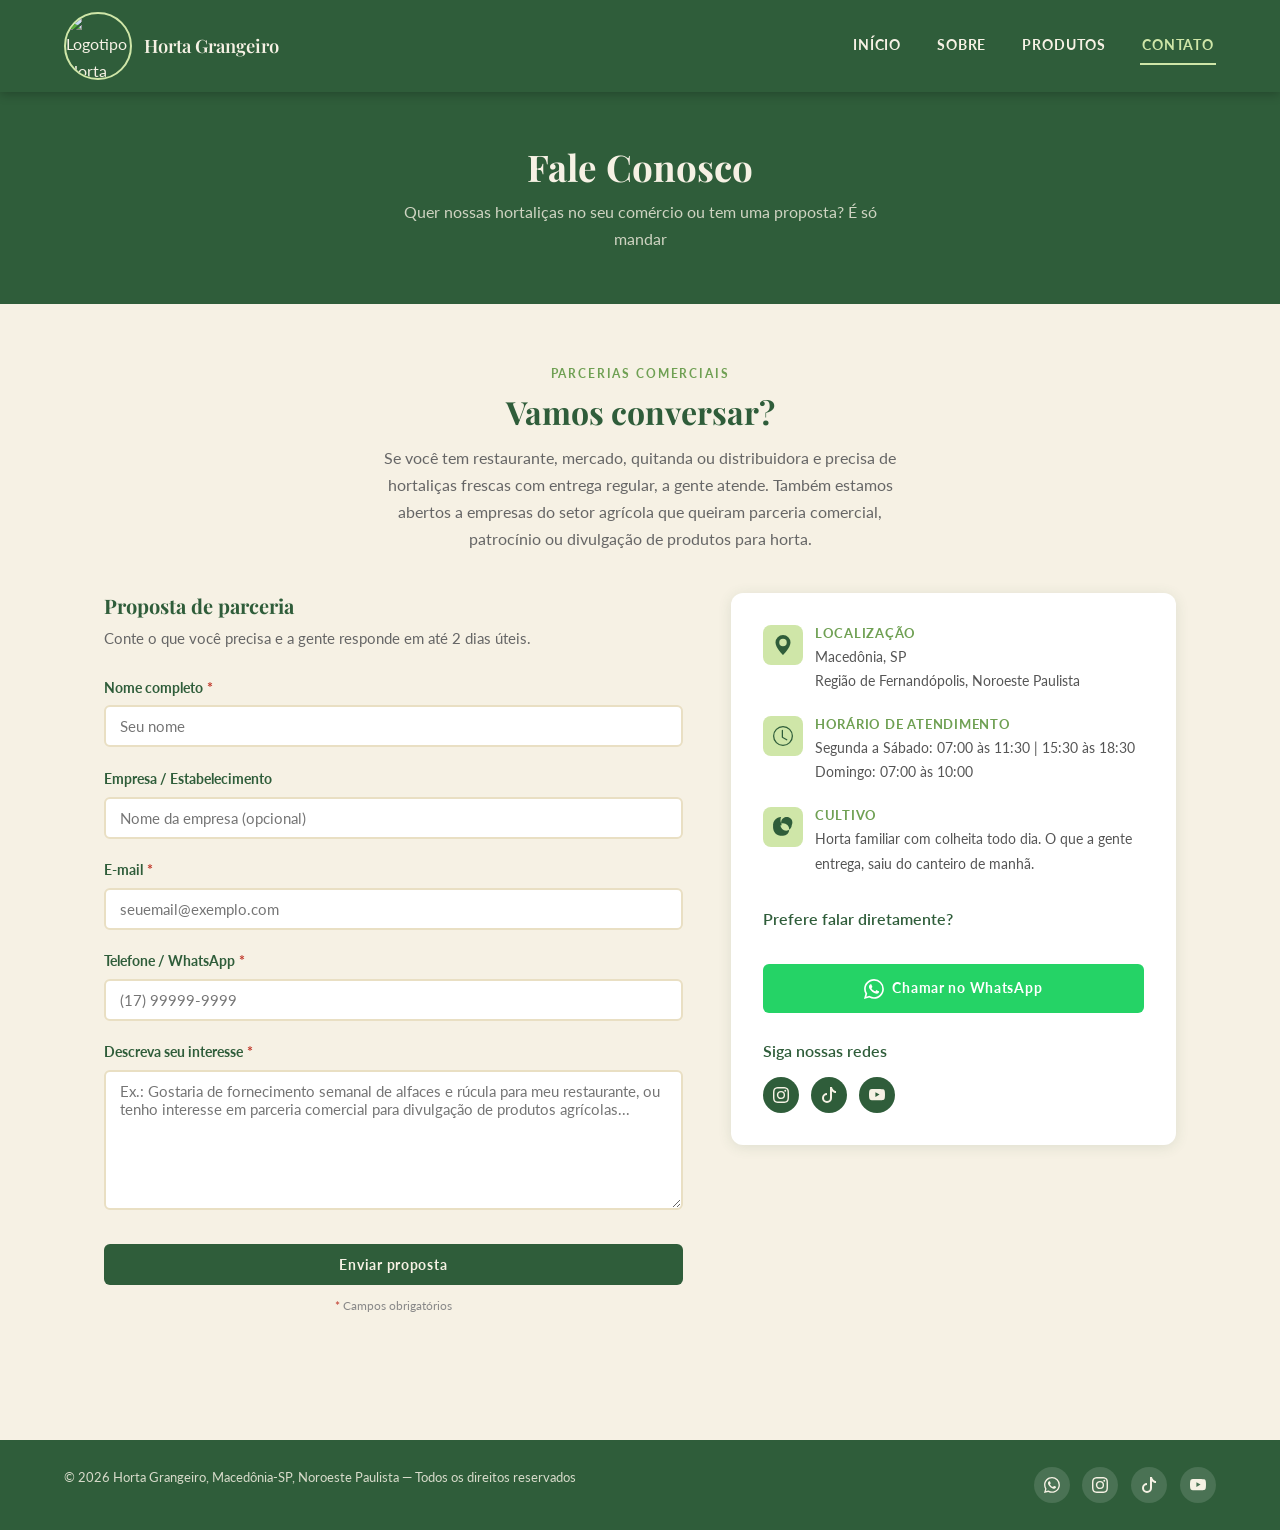
==== contato.html @ 8662a0f0 "Atualizar estilos, imagens, scripts e páginas HTML Renomeia imagens, adiciona scripts JS para menu e" ====
<!DOCTYPE html>
<html lang="pt-BR">
<head>
    <meta charset="UTF-8">
    <meta name="viewport" content="width=device-width, initial-scale=1.0">
    <title>Contato — Horta Grangeiro</title>
    <meta name="description" content="Entre em contato com a Horta Grangeiro para parcerias comerciais. Fornecimento de hortaliças frescas para empresas em Macedônia, SP.">
    <meta property="og:title" content="Contato — Horta Grangeiro">
    <meta property="og:description" content="Entre em contato com a Horta Grangeiro para parcerias comerciais. Fornecimento de hortaliças frescas em Macedônia, SP.">
    <meta property="og:type" content="website">
    <meta property="og:image" content="Assets/Imagens/logo.jpg">
    <meta property="og:locale" content="pt_BR">
    <link rel="icon" type="image/png" href="Assets/Imagens/Favicon/Retangulo.png">
    <link rel="stylesheet" href="Assets/Css/style.css">
    <link rel="stylesheet" href="Assets/Css/tablet.css">
    <link rel="stylesheet" href="Assets/Css/mobile.css">
</head>
<body>

    <a href="#conteudo-principal" class="pular-conteudo">Pular para o conteúdo</a>

    <header class="cabecalho">
        <a href="index.html" class="cabecalho-logo" aria-label="Horta Grangeiro — Voltar para a página inicial">
            <img src="Assets/Imagens/logo.jpg" alt="Logotipo Horta Grangeiro">
            <span class="cabecalho-nome">Horta Grangeiro</span>
        </a>

        <button type="button" class="menu-botao" aria-label="Abrir ou fechar menu de navegação" aria-expanded="false" aria-controls="navegacao-principal">
            <span></span><span></span><span></span>
        </button>

        <nav id="navegacao-principal" class="navegacao" aria-label="Menu principal da Horta Grangeiro">
            <a href="index.html">Início</a>
            <a href="sobre.html">Sobre</a>
            <a href="produtos.html">Produtos</a>
            <a href="contato.html" class="pagina-atual" aria-current="page">Contato</a>
        </nav>
    </header>

    <section class="topo-pagina">
        <h1>Fale Conosco</h1>
        <p>Quer nossas hortaliças no seu comércio ou tem uma proposta? É só mandar</p>
    </section>

    <main class="conteudo" id="conteudo-principal">

        <section class="secao" aria-labelledby="contato-titulo">
            <header class="catalogo-titulo">
                <span class="rotulo-secao">Parcerias comerciais</span>
                <h2 id="contato-titulo">Vamos conversar?</h2>
                <p>Se você tem restaurante, mercado, quitanda ou distribuidora e precisa de hortaliças frescas com entrega regular, a gente atende. Também estamos abertos a empresas do setor agrícola que queiram parceria comercial, patrocínio ou divulgação de produtos para horta.</p>
            </header>

            <div class="grade-contato">

                <section class="formulario-parceria">
                    <h3>Proposta de parceria</h3>
                    <p class="formulario-descricao">
                        Conte o que você precisa e a gente responde em até 2 dias úteis.
                    </p>

                    <form method="post" action="https://formsubmit.co/hortagrangeiro@gmail.com">
                        <input type="hidden" name="_subject" value="Nova proposta de parceria — Horta Grangeiro">
                        <input type="hidden" name="_captcha" value="false">
                        <input type="hidden" name="_next" value="">
                        <input type="hidden" name="_template" value="table">
                        <input type="hidden" name="telefone_horta" value="(17) 99735-2377">

                        <fieldset class="campos-formulario">
                        <legend>Dados para contato</legend>

                        <div class="grupo-campo">
                            <label for="nome">Nome completo <span class="campo-obrigatorio" aria-label="campo obrigatório">*</span></label>
                            <input
                                type="text"
                                id="nome"
                                name="nome"
                                placeholder="Seu nome"
                                required
                                autocomplete="name"
                            >
                        </div>

                        <div class="grupo-campo">
                            <label for="empresa">Empresa / Estabelecimento</label>
                            <input
                                type="text"
                                id="empresa"
                                name="empresa"
                                placeholder="Nome da empresa (opcional)"
                                autocomplete="organization"
                            >
                        </div>

                        <div class="grupo-campo">
                            <label for="email">E-mail <span class="campo-obrigatorio" aria-label="campo obrigatório">*</span></label>
                            <input
                                type="email"
                                id="email"
                                name="email"
                                placeholder="seuemail@exemplo.com"
                                required
                                autocomplete="email"
                            >
                        </div>

                        <div class="grupo-campo">
                            <label for="telefone">Telefone / WhatsApp <span class="campo-obrigatorio" aria-label="campo obrigatório">*</span></label>
                            <input
                                type="tel"
                                id="telefone"
                                name="telefone"
                                placeholder="(17) 99999-9999"
                                required
                                autocomplete="tel"
                            >
                        </div>

                        <div class="grupo-campo">
                            <label for="interesse">Descreva seu interesse <span class="campo-obrigatorio" aria-label="campo obrigatório">*</span></label>
                            <textarea
                                id="interesse"
                                name="interesse"
                                rows="5"
                                placeholder="Ex.: Gostaria de fornecimento semanal de alfaces e rúcula para meu restaurante, ou tenho interesse em parceria comercial para divulgação de produtos agrícolas..."
                                required
                            ></textarea>
                        </div>

                        </fieldset>

                        <button type="submit" class="botao botao-verde botao-largura-total">
                            Enviar proposta
                        </button>

                        <p class="aviso-obrigatorios">
                            <span class="campo-obrigatorio">*</span> Campos obrigatórios
                        </p>

                    </form>
                </section>

                <aside class="informacoes-contato">

                    <article class="cartao-informacao">
                        <div class="icone-informacao">
                            <svg viewBox="0 0 16 16" aria-hidden="true"><path d="M8 16s6-5.686 6-10A6 6 0 0 0 2 6c0 4.314 6 10 6 10m0-7a3 3 0 1 1 0-6 3 3 0 0 1 0 6"/></svg>
                        </div>
                        <div>
                            <h4>Localização</h4>
                            <p>Macedônia, SP<br>Região de Fernandópolis, Noroeste Paulista</p>
                        </div>
                    </article>

                    <article class="cartao-informacao">
                        <div class="icone-informacao">
                            <svg viewBox="0 0 16 16" aria-hidden="true"><path d="M8 3.5a.5.5 0 0 0-1 0V9a.5.5 0 0 0 .252.434l3.5 2a.5.5 0 0 0 .496-.868L8 8.71z"/><path d="M8 16A8 8 0 1 0 8 0a8 8 0 0 0 0 16m7-8A7 7 0 1 1 1 8a7 7 0 0 1 14 0"/></svg>
                        </div>
                        <div>
                            <h4>Horário de atendimento</h4>
                            <p>
                                Segunda a Sábado: 07:00 às 11:30 | 15:30 às 18:30<br>
                                Domingo: 07:00 às 10:00
                            </p>
                        </div>
                    </article>

                    <article class="cartao-informacao">
                        <div class="icone-informacao">
                            <svg viewBox="0 0 16 16" aria-hidden="true"><path d="M6.5 0a6.5 6.5 0 0 0-5.851 9.26C.828 8.41.285 7.22.285 7.22A.5.5 0 0 0 0 7.5C0 12.21 2.79 15 7.5 15c.16 0 .319-.006.478-.016A5 5 0 0 0 8 15a5 5 0 1 0 0-10 5 5 0 0 0-1.5.226V5A6.5 6.5 0 0 1 6.5 0M7 6.5A4.5 4.5 0 1 1 15 6.5a4.5 4.5 0 0 1-9 0"/></svg>
                        </div>
                        <div>
                            <h4>Cultivo</h4>
                            <p>Horta familiar com colheita todo dia. O que a gente entrega, saiu do canteiro de manhã.</p>
                        </div>
                    </article>

                    <div class="contato-direto">
                        <p class="contato-subtitulo">Prefere falar diretamente?</p>
                        <a
                            href="https://wa.me/5517997352377"
                            class="botao botao-whatsapp"
                            target="_blank"
                            rel="noopener noreferrer"
                            aria-label="Conversar pelo WhatsApp com a Horta Grangeiro"
                        >
                            <svg viewBox="0 0 16 16" aria-hidden="true"><path d="M13.601 2.326A7.85 7.85 0 0 0 7.994 0C3.627 0 .068 3.558.064 7.926c0 1.399.366 2.76 1.057 3.965L0 16l4.204-1.102a7.9 7.9 0 0 0 3.79.965h.004c4.368 0 7.926-3.558 7.93-7.93A7.9 7.9 0 0 0 13.6 2.326zM7.994 14.521a6.6 6.6 0 0 1-3.356-.92l-.24-.144-2.494.654.666-2.433-.156-.251a6.56 6.56 0 0 1-1.007-3.505c0-3.626 2.957-6.584 6.591-6.584a6.56 6.56 0 0 1 4.66 1.931 6.56 6.56 0 0 1 1.928 4.66c-.004 3.639-2.961 6.592-6.592 6.592m3.615-4.934c-.197-.099-1.17-.578-1.353-.646-.182-.065-.315-.099-.445.099-.133.197-.513.646-.627.775-.114.133-.232.148-.43.05-.197-.1-.836-.308-1.592-.985-.59-.525-.985-1.175-1.103-1.372-.114-.198-.011-.304.088-.403.087-.088.197-.232.296-.346.1-.114.133-.198.198-.33.065-.134.034-.248-.015-.347-.05-.099-.445-1.076-.612-1.47-.16-.389-.323-.335-.445-.34-.114-.007-.247-.007-.38-.007a.73.73 0 0 0-.529.247c-.182.198-.691.677-.691 1.654s.71 1.916.81 2.049c.098.133 1.394 2.132 3.383 2.992.47.205.84.326 1.129.418.475.152.904.129 1.246.08.38-.058 1.171-.48 1.338-.943.164-.464.164-.86.114-.943-.049-.084-.182-.133-.38-.232"/></svg>
                            Chamar no WhatsApp
                        </a>
                    </div>

                    <nav class="secao-redes">
                        <p class="contato-subtitulo">Siga nossas redes</p>
                        <div class="redes-contato">
                            <a href="https://www.instagram.com/hortagrangeiro?obrf=MWZiNzkzaWNvMmhsYw==" class="link-rede-social" aria-label="Instagram da Horta Grangeiro" target="_blank" rel="noopener noreferrer">
                                <svg viewBox="0 0 16 16" aria-hidden="true"><path d="M8 0C5.829 0 5.556.01 4.703.048 3.85.088 3.269.222 2.76.42a3.9 3.9 0 0 0-1.417.923A3.9 3.9 0 0 0 .42 2.76C.222 3.268.087 3.85.048 4.7.01 5.555 0 5.827 0 8.001c0 2.172.01 2.444.048 3.297.04.852.174 1.433.372 1.942.205.526.478.972.923 1.417.444.445.89.719 1.416.923.51.198 1.09.333 1.942.372C5.555 15.99 5.827 16 8 16s2.444-.01 3.298-.048c.851-.04 1.434-.174 1.943-.372a3.9 3.9 0 0 0 1.416-.923c.445-.445.718-.891.923-1.417.197-.509.332-1.09.372-1.942C15.99 10.445 16 10.173 16 8s-.01-2.445-.048-3.299c-.04-.851-.175-1.433-.372-1.941a3.9 3.9 0 0 0-.923-1.417A3.9 3.9 0 0 0 13.24.42c-.51-.198-1.092-.333-1.943-.372C10.443.01 10.172 0 7.998 0zm-.717 1.442h.718c2.136 0 2.389.007 3.232.046.78.035 1.204.166 1.486.275.373.145.64.319.92.599s.453.546.598.92c.11.281.24.705.275 1.485.039.843.047 1.096.047 3.231s-.008 2.389-.047 3.232c-.035.78-.166 1.203-.275 1.485a2.5 2.5 0 0 1-.599.919c-.28.28-.546.453-.92.598-.28.11-.704.24-1.485.276-.843.038-1.096.047-3.232.047s-2.39-.009-3.233-.047c-.78-.036-1.203-.166-1.485-.276a2.5 2.5 0 0 1-.92-.598 2.5 2.5 0 0 1-.6-.92c-.109-.281-.24-.705-.275-1.485-.038-.843-.046-1.096-.046-3.233s.008-2.388.046-3.231c.036-.78.166-1.204.276-1.486.145-.373.319-.64.599-.92s.546-.453.92-.598c.282-.11.705-.24 1.485-.276.738-.034 1.024-.044 2.515-.045zm4.988 1.328a.96.96 0 1 0 0 1.92.96.96 0 0 0 0-1.92m-4.27 1.122a4.109 4.109 0 1 0 0 8.217 4.109 4.109 0 0 0 0-8.217m0 1.441a2.667 2.667 0 1 1 0 5.334 2.667 2.667 0 0 1 0-5.334"/></svg>
                            </a>
                            <a href="https://www.tiktok.com/@hortagrangeiro" class="link-rede-social" aria-label="TikTok da Horta Grangeiro" target="_blank" rel="noopener noreferrer">
                                <svg viewBox="0 0 16 16" aria-hidden="true"><path d="M9 0h1.98c.144.715.54 1.617 1.235 2.512C12.895 3.389 13.797 4 15 4v2c-1.753 0-3.07-.814-4-1.829V11a5 5 0 1 1-5-5v2a3 3 0 1 0 3 3z"/></svg>
                            </a>
                            <a href="https://www.youtube.com/@HortaGrangeiro" class="link-rede-social" aria-label="YouTube da Horta Grangeiro" target="_blank" rel="noopener noreferrer">
                                <svg viewBox="0 0 16 16" aria-hidden="true"><path d="M8.051 1.999h.089c.822.003 4.987.033 6.11.335a2.01 2.01 0 0 1 1.415 1.42c.101.38.172.883.22 1.402l.01.104.022.26.008.104c.065.914.073 1.77.074 1.957v.075c-.001.194-.01 1.108-.082 2.06l-.008.105-.009.104c-.05.572-.124 1.14-.235 1.558a2.01 2.01 0 0 1-1.415 1.42c-1.16.312-5.569.334-6.18.335h-.142c-.309 0-1.587-.006-2.927-.052l-.17-.006-.087-.004-.171-.007-.171-.007c-1.11-.049-2.167-.128-2.654-.26a2.01 2.01 0 0 1-1.415-1.419c-.111-.417-.185-.986-.235-1.558L.09 9.82l-.008-.104A31 31 0 0 1 0 7.68v-.123c.002-.215.01-.958.064-1.778l.007-.103.003-.052.008-.104.022-.26.01-.104c.048-.519.119-1.023.22-1.402a2.01 2.01 0 0 1 1.415-1.42c.487-.13 1.544-.21 2.654-.26l.17-.007.172-.006.086-.003.171-.007A100 100 0 0 1 7.858 2zM6.4 5.209v4.818l4.157-2.408z"/></svg>
                            </a>
                        </div>
                    </nav>

                </aside>

            </div>

        </section>

    </main>

    <footer class="rodape">
        <div class="rodape-conteudo">
            <p class="rodape-direitos">
                &copy; 2026 Horta Grangeiro, Macedônia-SP, Noroeste Paulista &mdash; Todos os direitos reservados
            </p>
            <nav class="rodape-redes" aria-label="Redes sociais da Horta Grangeiro">
                <a href="https://wa.me/5517997352377" class="link-rede-social" aria-label="WhatsApp da Horta Grangeiro" target="_blank" rel="noopener noreferrer">
                    <svg viewBox="0 0 16 16" aria-hidden="true"><path d="M13.601 2.326A7.85 7.85 0 0 0 7.994 0C3.627 0 .068 3.558.064 7.926c0 1.399.366 2.76 1.057 3.965L0 16l4.204-1.102a7.9 7.9 0 0 0 3.79.965h.004c4.368 0 7.926-3.558 7.93-7.93A7.9 7.9 0 0 0 13.6 2.326zM7.994 14.521a6.6 6.6 0 0 1-3.356-.92l-.24-.144-2.494.654.666-2.433-.156-.251a6.56 6.56 0 0 1-1.007-3.505c0-3.626 2.957-6.584 6.591-6.584a6.56 6.56 0 0 1 4.66 1.931 6.56 6.56 0 0 1 1.928 4.66c-.004 3.639-2.961 6.592-6.592 6.592m3.615-4.934c-.197-.099-1.17-.578-1.353-.646-.182-.065-.315-.099-.445.099-.133.197-.513.646-.627.775-.114.133-.232.148-.43.05-.197-.1-.836-.308-1.592-.985-.59-.525-.985-1.175-1.103-1.372-.114-.198-.011-.304.088-.403.087-.088.197-.232.296-.346.1-.114.133-.198.198-.33.065-.134.034-.248-.015-.347-.05-.099-.445-1.076-.612-1.47-.16-.389-.323-.335-.445-.34-.114-.007-.247-.007-.38-.007a.73.73 0 0 0-.529.247c-.182.198-.691.677-.691 1.654s.71 1.916.81 2.049c.098.133 1.394 2.132 3.383 2.992.47.205.84.326 1.129.418.475.152.904.129 1.246.08.38-.058 1.171-.48 1.338-.943.164-.464.164-.86.114-.943-.049-.084-.182-.133-.38-.232"/></svg>
                </a>
                <a href="https://www.instagram.com/hortagrangeiro?obrf=MWZiNzkzaWNvMmhsYw==" class="link-rede-social" aria-label="Instagram da Horta Grangeiro" target="_blank" rel="noopener noreferrer">
                    <svg viewBox="0 0 16 16" aria-hidden="true"><path d="M8 0C5.829 0 5.556.01 4.703.048 3.85.088 3.269.222 2.76.42a3.9 3.9 0 0 0-1.417.923A3.9 3.9 0 0 0 .42 2.76C.222 3.268.087 3.85.048 4.7.01 5.555 0 5.827 0 8.001c0 2.172.01 2.444.048 3.297.04.852.174 1.433.372 1.942.205.526.478.972.923 1.417.444.445.89.719 1.416.923.51.198 1.09.333 1.942.372C5.555 15.99 5.827 16 8 16s2.444-.01 3.298-.048c.851-.04 1.434-.174 1.943-.372a3.9 3.9 0 0 0 1.416-.923c.445-.445.718-.891.923-1.417.197-.509.332-1.09.372-1.942C15.99 10.445 16 10.173 16 8s-.01-2.445-.048-3.299c-.04-.851-.175-1.433-.372-1.941a3.9 3.9 0 0 0-.923-1.417A3.9 3.9 0 0 0 13.24.42c-.51-.198-1.092-.333-1.943-.372C10.443.01 10.172 0 7.998 0zm-.717 1.442h.718c2.136 0 2.389.007 3.232.046.78.035 1.204.166 1.486.275.373.145.64.319.92.599s.453.546.598.92c.11.281.24.705.275 1.485.039.843.047 1.096.047 3.231s-.008 2.389-.047 3.232c-.035.78-.166 1.203-.275 1.485a2.5 2.5 0 0 1-.599.919c-.28.28-.546.453-.92.598-.28.11-.704.24-1.485.276-.843.038-1.096.047-3.232.047s-2.39-.009-3.233-.047c-.78-.036-1.203-.166-1.485-.276a2.5 2.5 0 0 1-.92-.598 2.5 2.5 0 0 1-.6-.92c-.109-.281-.24-.705-.275-1.485-.038-.843-.046-1.096-.046-3.233s.008-2.388.046-3.231c.036-.78.166-1.204.276-1.486.145-.373.319-.64.599-.92s.546-.453.92-.598c.282-.11.705-.24 1.485-.276.738-.034 1.024-.044 2.515-.045zm4.988 1.328a.96.96 0 1 0 0 1.92.96.96 0 0 0 0-1.92m-4.27 1.122a4.109 4.109 0 1 0 0 8.217 4.109 4.109 0 0 0 0-8.217m0 1.441a2.667 2.667 0 1 1 0 5.334 2.667 2.667 0 0 1 0-5.334"/></svg>
                </a>
                <a href="https://www.tiktok.com/@hortagrangeiro" class="link-rede-social" aria-label="TikTok da Horta Grangeiro" target="_blank" rel="noopener noreferrer">
                    <svg viewBox="0 0 16 16" aria-hidden="true"><path d="M9 0h1.98c.144.715.54 1.617 1.235 2.512C12.895 3.389 13.797 4 15 4v2c-1.753 0-3.07-.814-4-1.829V11a5 5 0 1 1-5-5v2a3 3 0 1 0 3 3z"/></svg>
                </a>
                <a href="https://www.youtube.com/@HortaGrangeiro" class="link-rede-social" aria-label="YouTube da Horta Grangeiro" target="_blank" rel="noopener noreferrer">
                    <svg viewBox="0 0 16 16" aria-hidden="true"><path d="M8.051 1.999h.089c.822.003 4.987.033 6.11.335a2.01 2.01 0 0 1 1.415 1.42c.101.38.172.883.22 1.402l.01.104.022.26.008.104c.065.914.073 1.77.074 1.957v.075c-.001.194-.01 1.108-.082 2.06l-.008.105-.009.104c-.05.572-.124 1.14-.235 1.558a2.01 2.01 0 0 1-1.415 1.42c-1.16.312-5.569.334-6.18.335h-.142c-.309 0-1.587-.006-2.927-.052l-.17-.006-.087-.004-.171-.007-.171-.007c-1.11-.049-2.167-.128-2.654-.26a2.01 2.01 0 0 1-1.415-1.419c-.111-.417-.185-.986-.235-1.558L.09 9.82l-.008-.104A31 31 0 0 1 0 7.68v-.123c.002-.215.01-.958.064-1.778l.007-.103.003-.052.008-.104.022-.26.01-.104c.048-.519.119-1.023.22-1.402a2.01 2.01 0 0 1 1.415-1.42c.487-.13 1.544-.21 2.654-.26l.17-.007.172-.006.086-.003.171-.007A100 100 0 0 1 7.858 2zM6.4 5.209v4.818l4.157-2.408z"/></svg>
                </a>
            </nav>
        </div>
    </footer>

    <script src="Assets/javascript/menu.js"></script>
    <script src="Assets/javascript/formulario.js"></script>
</body>
</html>
---- Assets/Css/style.css ----
@import url('https://fonts.googleapis.com/css2?family=Playfair+Display:wght@400;600;700&family=Lato:wght@400;700&display=swap');

*, *::before, *::after {
    margin: 0;
    padding: 0;
    box-sizing: border-box;
}

:root {
    --verde-escuro: #2F5D3A;
    --verde-claro: #CFE6A8;
    --verde-medio: #A8CF7E;
    --verde-folha: #6FA053;
    --creme: #F6F1E4;
    --areia: #E9DFC3;
    --cinza: #444444;
    --cinza-medio: #555555;
    --cinza-claro: #666666;
    --sombra: rgba(47, 93, 58, 0.12);
}

body {
    font-family: 'Lato', Arial, sans-serif;
    background-color: var(--creme);
    color: var(--cinza);
    line-height: 1.7;
}

h1, h2, h3, h4 {
    font-family: 'Playfair Display', Georgia, serif;
    color: var(--verde-escuro);
    line-height: 1.25;
}

h1 { font-size: 2.4rem; margin-bottom: 0.75rem; }
h2 { font-size: 2rem; margin-bottom: 0.75rem; }
h3 { font-size: 1.25rem; margin-bottom: 0.5rem; }
h4 { font-size: 1rem; margin-bottom: 0.4rem; }

p {
    margin-bottom: 1rem;
}

p:last-child { margin-bottom: 0; }
a { text-decoration: none; color: inherit; }
img { display: block; max-width: 100%; }

.cabecalho {
    background-color: var(--verde-escuro);
    color: var(--creme);
    padding: 12px 5%;
    display: flex;
    align-items: center;
    justify-content: space-between;
    position: sticky;
    top: 0;
    z-index: 200;
    box-shadow: 0 2px 10px rgba(0, 0, 0, 0.25);
}

.cabecalho-logo {
    display: flex;
    align-items: center;
    gap: 12px;
}

.cabecalho-logo img {
    width: 68px;
    height: 68px;
    object-fit: cover;
    border-radius: 50%;
    border: 2px solid var(--verde-claro);
}

.cabecalho-nome {
    font-family: 'Playfair Display', serif;
    font-size: 1.15rem;
    color: var(--creme);
    font-weight: 600;
}

.navegacao {
    display: flex;
    align-items: center;
    gap: 2rem;
}

.navegacao a {
    color: var(--creme);
    font-size: 0.88rem;
    font-weight: 700;
    letter-spacing: 0.06em;
    text-transform: uppercase;
    padding: 6px 2px;
    border-bottom: 2px solid transparent;
    transition: border-color 0.2s, color 0.2s;
}

.navegacao a:hover,
.navegacao a.pagina-atual {
    border-bottom-color: var(--verde-claro);
    color: var(--verde-claro);
}

.menu-botao {
    display: none;
    flex-direction: column;
    gap: 5px;
    background: none;
    border: none;
    cursor: pointer;
    padding: 4px;
}

.menu-botao span {
    display: block;
    width: 24px;
    height: 2px;
    background-color: var(--creme);
    border-radius: 2px;
}


.topo-pagina {
    background-color: var(--verde-escuro);
    color: var(--creme);
    padding: 52px 5%;
    text-align: center;
}

.topo-pagina h1 {
    color: var(--creme);
    font-size: 2.3rem;
    margin-bottom: 0.5rem;
}

.topo-pagina p {
    color: rgba(246, 241, 228, 0.8);
    max-width: 520px;
    margin: 0 auto;
}

.conteudo {
    max-width: 1200px;
    margin: 0 auto;
    padding: 0 5%;
    display: grid;
    grid-template-columns: 1fr;
}

.secao {
    padding: 60px 0;
}

.secao + .secao {
    border-top: 1px solid var(--areia);
}

.rotulo-secao {
    display: block;
    font-size: 0.72rem;
    font-weight: 700;
    letter-spacing: 0.16em;
    text-transform: uppercase;
    color: var(--verde-folha);
    margin-bottom: 0.5rem;
}

.rotulo-secao-claro {
    color: var(--verde-claro);
}

.texto-centralizado {
    text-align: center;
}

.apresentacao-horta {
    display: grid;
    grid-template-columns: 1.1fr 0.9fr;
    grid-template-areas: "texto imagem";
    gap: 3.5rem;
    align-items: center;
}

.apresentacao-texto { grid-area: texto; }
.apresentacao-imagem { grid-area: imagem; }

.apresentacao-texto p {
    font-size: 1.05rem;
    line-height: 1.9;
}

.apresentacao-imagem img {
    width: 280px;
    height: 280px;
    object-fit: cover;
    border-radius: 50%;
    border: 6px solid var(--verde-claro);
    box-shadow: 0 8px 32px var(--sombra);
    margin: 0 auto;
}

.cartao-produto {
    background: #fff;
    border-radius: 12px;
    overflow: hidden;
    box-shadow: 0 2px 14px var(--sombra);
    display: flex;
    flex-direction: column;
}

.cartao-fotos {
    display: grid;
    grid-template-columns: 1fr 1fr;
}

.espaco-foto {
    height: 140px;
    display: flex;
    flex-direction: column;
    align-items: center;
    justify-content: center;
    gap: 6px;
    padding: 8px;
    background-color: var(--verde-claro);
    color: var(--verde-escuro);
    font-size: 0.68rem;
    font-weight: 700;
    text-align: center;
}

.espaco-foto:nth-child(2) {
    background-color: var(--verde-medio);
    border-left: 1px solid var(--verde-claro);
}

.espaco-foto svg {
    width: 26px;
    height: 26px;
    opacity: 0.5;
    fill: var(--verde-escuro);
}

.cartao-descricao {
    padding: 1rem 1.1rem;
    flex: 1;
    display: flex;
    flex-direction: column;
}

.cartao-descricao h3 {
    font-size: 1.05rem;
    margin-bottom: 0.4rem;
}

.cartao-descricao p {
    font-size: 0.88rem;
    color: var(--cinza-medio);
    margin: 0;
    flex: 1;
    line-height: 1.6;
}

.destaques-titulo {
    text-align: center;
    margin-bottom: 2.5rem;
}

.destaques-titulo p {
    max-width: 500px;
    margin: 0 auto;
    color: var(--cinza-claro);
}

.grade-destaques {
    display: grid;
    grid-template-columns: repeat(3, 1fr);
    gap: 1.5rem;
    margin-bottom: 2.5rem;
}

.faixa-parceria {
    background-color: var(--verde-escuro);
    border-radius: 16px;
    padding: 3.5rem 2.5rem;
    text-align: center;
    color: var(--creme);
}

.faixa-parceria h2 {
    color: var(--creme);
}

.faixa-parceria p {
    color: rgba(246, 241, 228, 0.82);
    max-width: 480px;
    margin: 0 auto 2rem;
}

.historia-horta {
    display: grid;
    grid-template-columns: 1fr 1fr;
    grid-template-areas: "texto foto";
    gap: 3rem;
    align-items: center;
}

.historia-texto { grid-area: texto; }
.historia-foto { grid-area: foto; }

.espaco-foto-grande {
    width: 100%;
    height: 320px;
    background: var(--verde-claro);
    border-radius: 12px;
    display: flex;
    align-items: center;
    justify-content: center;
    color: var(--verde-escuro);
    font-weight: 700;
    text-align: center;
    padding: 2rem;
    box-shadow: 0 6px 24px var(--sombra);
}

.icone-espaco-foto {
    opacity: 0.4;
    fill: var(--verde-escuro);
    display: block;
    margin: 0 auto 0.75rem;
}

#titulo-missao {
    margin-bottom: 2rem;
}

.grade-missao {
    display: grid;
    grid-template-columns: repeat(3, 1fr);
    gap: 1.5rem;
}

.cartao-missao {
    background: #fff;
    border-radius: 12px;
    padding: 1.8rem;
    box-shadow: 0 2px 12px var(--sombra);
    border-top: 4px solid var(--verde-escuro);
}

.cartao-missao h3 {
    font-size: 1.1rem;
    margin-bottom: 0.75rem;
}

.cartao-missao p {
    font-size: 0.9rem;
    color: var(--cinza-medio);
    font-style: italic;
}

.icone-cartao {
    display: inline-block;
    vertical-align: -3px;
    margin-right: 6px;
    fill: var(--verde-escuro);
}

.titulo-equipe {
    text-align: center;
    margin-bottom: 2.5rem;
}

.grade-equipe {
    display: grid;
    grid-template-columns: repeat(3, 1fr);
    gap: 1.5rem;
}

.cartao-membro {
    text-align: center;
    background: #fff;
    border-radius: 12px;
    padding: 2rem 1.5rem;
    box-shadow: 0 2px 12px var(--sombra);
}

.membro-foto {
    width: 96px;
    height: 96px;
    border-radius: 50%;
    background: var(--verde-claro);
    display: flex;
    align-items: center;
    justify-content: center;
    margin: 0 auto 1rem;
}

.membro-foto svg {
    width: 40px;
    height: 40px;
    opacity: 0.5;
    fill: var(--verde-escuro);
}

.cartao-membro h3 {
    font-size: 1rem;
    margin-bottom: 0.25rem;
}

.membro-cargo {
    display: block;
    font-size: 0.8rem;
    color: var(--verde-folha);
    font-weight: 700;
    letter-spacing: 0.05em;
    text-transform: uppercase;
    margin-bottom: 0.75rem;
}

.cartao-membro p {
    font-size: 0.88rem;
    color: var(--cinza-claro);
    font-style: italic;
}

.catalogo-titulo {
    text-align: center;
    margin-bottom: 2.5rem;
}

.catalogo-titulo p {
    max-width: 520px;
    margin: 0.5rem auto 0;
    color: var(--cinza-claro);
}

.grade-produtos {
    display: grid;
    grid-template-columns: repeat(3, 1fr);
    gap: 1.5rem;
}

.caixa-interesse {
    text-align: center;
    margin-top: 3rem;
    padding: 2.5rem;
    background: #fff;
    border-radius: 12px;
    box-shadow: 0 2px 14px var(--sombra);
}

.caixa-interesse h3 {
    margin-bottom: 0.5rem;
}

.caixa-interesse p {
    color: var(--cinza-claro);
    max-width: 420px;
    margin: 0 auto 1.5rem;
}

.grade-contato {
    display: grid;
    grid-template-columns: 1.3fr 1fr;
    grid-template-areas: "formulario informacoes";
    gap: 3rem;
    align-items: start;
}

.formulario-parceria { grid-area: formulario; }

.formulario-descricao {
    color: var(--cinza-claro);
    margin-bottom: 1.5rem;
    font-size: 0.95rem;
}

.grupo-campo {
    margin-bottom: 1.2rem;
}

.grupo-campo label {
    display: block;
    font-size: 0.88rem;
    font-weight: 700;
    color: var(--verde-escuro);
    margin-bottom: 6px;
}

.grupo-campo input,
.grupo-campo textarea {
    width: 100%;
    padding: 10px 14px;
    border: 2px solid var(--areia);
    border-radius: 6px;
    font-family: 'Lato', sans-serif;
    font-size: 0.95rem;
    background-color: #fff;
    color: var(--cinza);
    transition: border-color 0.2s;
}

.grupo-campo input:focus,
.grupo-campo textarea:focus {
    border-color: var(--verde-escuro);
    outline: 2px solid var(--verde-escuro);
    outline-offset: 2px;
}

.grupo-campo textarea {
    min-height: 140px;
    resize: vertical;
}

.campo-obrigatorio {
    color: #c0392b;
    margin-left: 1px;
}

.aviso-obrigatorios {
    font-size: 0.78rem;
    color: #888;
    margin-top: 0.6rem;
    text-align: center;
}

.informacoes-contato {
    grid-area: informacoes;
    background: #fff;
    border-radius: 12px;
    padding: 2rem;
    box-shadow: 0 2px 14px var(--sombra);
}

.cartao-informacao {
    display: flex;
    gap: 12px;
    align-items: flex-start;
    margin-bottom: 1.4rem;
}

.cartao-informacao h4 {
    font-family: 'Lato', sans-serif;
    font-size: 0.8rem;
    font-weight: 700;
    color: var(--verde-folha);
    text-transform: uppercase;
    letter-spacing: 0.06em;
    margin-bottom: 4px;
}

.cartao-informacao p {
    font-size: 0.9rem;
    color: var(--cinza-medio);
    margin: 0;
}

.icone-informacao {
    width: 40px;
    height: 40px;
    border-radius: 8px;
    background: var(--verde-claro);
    display: flex;
    align-items: center;
    justify-content: center;
    flex-shrink: 0;
}

.icone-informacao svg {
    width: 20px;
    height: 20px;
    fill: var(--verde-escuro);
}

.texto-provisorio {
    color: #888;
}

.contato-direto {
    margin-top: 1.8rem;
}

.contato-subtitulo {
    font-weight: 600;
    color: var(--verde-escuro);
    margin-bottom: 0.8rem;
}

.aviso-whatsapp {
    font-size: 0.8rem;
    color: #888;
    margin-top: 0.5rem;
}

.redes-contato {
    display: flex;
    gap: 0.75rem;
    flex-wrap: wrap;
}

.redes-contato .link-rede-social {
    background-color: var(--verde-escuro);
}

.secao-redes {
    margin-top: 1.5rem;
}

.botao {
    display: inline-block;
    padding: 12px 28px;
    border-radius: 6px;
    font-family: 'Lato', sans-serif;
    font-size: 0.9rem;
    font-weight: 700;
    letter-spacing: 0.05em;
    cursor: pointer;
    border: none;
}

.botao-verde {
    background-color: var(--verde-escuro);
    color: var(--creme);
}

.botao-largura-total {
    display: block;
    width: 100%;
    text-align: center;
    margin-top: 0.5rem;
}

.botao-whatsapp {
    background-color: #25D366;
    color: #fff;
    display: inline-flex;
    align-items: center;
    justify-content: center;
    gap: 8px;
    width: 100%;
    margin-top: 1.2rem;
}

.botao-whatsapp svg {
    width: 20px;
    height: 20px;
    fill: #fff;
}

.rodape {
    background-color: var(--verde-escuro);
    color: var(--creme);
    padding: 1.6rem 5%;
    margin-top: 4rem;
}

.rodape-conteudo {
    max-width: 1200px;
    margin: 0 auto;
    display: flex;
    align-items: center;
    justify-content: space-between;
    flex-wrap: wrap;
    gap: 1rem;
}

.rodape-direitos {
    font-size: 0.82rem;
    color: rgba(246, 241, 228, 0.85);
}

.rodape-redes {
    display: flex;
    align-items: center;
    gap: 0.8rem;
}

.link-rede-social {
    display: flex;
    align-items: center;
    justify-content: center;
    width: 36px;
    height: 36px;
    border-radius: 50%;
    background-color: rgba(255, 255, 255, 0.13);
}

.link-rede-social svg {
    width: 16px;
    height: 16px;
    fill: var(--creme);
}

.pular-conteudo {
    position: absolute;
    top: -100%;
    left: 16px;
    background: var(--verde-escuro);
    color: var(--creme);
    padding: 8px 16px;
    border-radius: 0 0 6px 6px;
    font-size: 0.9rem;
    font-weight: 700;
    z-index: 300;
}

.pular-conteudo:focus {
    top: 0;
}

.titulo-oculto {
    position: absolute;
    width: 1px;
    height: 1px;
    padding: 0;
    margin: -1px;
    overflow: hidden;
    clip: rect(0, 0, 0, 0);
    white-space: nowrap;
    border: 0;
}

.secao-banner {
    grid-column: 1 / -1;
    width: 100vw;
    margin-left: calc(-50vw + 50%);
    line-height: 0;
}

.secao-banner .banner-principal {
    margin: 0;
}

.secao-banner .banner-principal img {
    width: 100%;
    height: auto;
}

.navegacao a:focus-visible,
.botao:focus-visible,
.link-rede-social:focus-visible,
.cabecalho-logo:focus-visible,
.menu-botao:focus-visible {
    outline: 2px solid var(--verde-claro);
    outline-offset: 2px;
}

.campos-formulario {
    border: none;
    padding: 0;
    margin: 0;
}

.campos-formulario legend {
    position: absolute;
    width: 1px;
    height: 1px;
    padding: 0;
    margin: -1px;
    overflow: hidden;
    clip: rect(0, 0, 0, 0);
    white-space: nowrap;
    border: 0;
}

.mensagem-envio {
    padding: 12px 16px;
    border-radius: 6px;
    font-size: 0.9rem;
    font-weight: 700;
    margin-top: 1rem;
    text-align: center;
}

.mensagem-sucesso {
    background-color: var(--verde-claro);
    color: var(--verde-escuro);
}

.mensagem-erro {
    background-color: #fde8e8;
    color: #c0392b;
}

@media (prefers-reduced-motion: reduce) {
    *, *::before, *::after {
        transition-duration: 0.01ms !important;
        animation-duration: 0.01ms !important;
    }
}
---- Assets/Css/mobile.css ----
@media (max-width: 600px) {

    h2 { font-size: 1.55rem; }
    .topo-pagina h1 { font-size: 1.75rem; }

    .grade-destaques,
    .grade-produtos,
    .grade-missao,
    .grade-equipe {
        grid-template-columns: 1fr;
    }

    .menu-botao {
        display: flex;
    }

    .navegacao {
        display: none;
        position: absolute;
        top: 100%;
        left: 0;
        right: 0;
        background-color: var(--verde-escuro);
        flex-direction: column;
        padding: 0.5rem 5%;
        gap: 0;
        border-top: 1px solid rgba(255, 255, 255, 0.15);
        box-shadow: 0 4px 12px rgba(0, 0, 0, 0.2);
        z-index: 190;
    }

    .navegacao-aberta {
        display: flex;
    }

    .navegacao a {
        padding: 14px 0;
        border-bottom: 1px solid rgba(255, 255, 255, 0.1);
        font-size: 0.95rem;
        width: 100%;
    }

    .navegacao a:last-child {
        border-bottom: none;
    }

    .cabecalho {
        position: relative;
    }

    .rodape-conteudo {
        flex-direction: column;
        text-align: center;
        gap: 1.2rem;
    }

    .conteudo {
        padding: 0 max(4%, 16px);
    }

    .secao {
        padding: 2.5rem 0;
    }

    .banner-principal img {
        min-height: 220px;
        object-position: center;
    }

    .topo-pagina {
        padding: 4rem 5% 3rem;
    }

    .grupo-campo {
        margin-bottom: 1rem;
    }
}
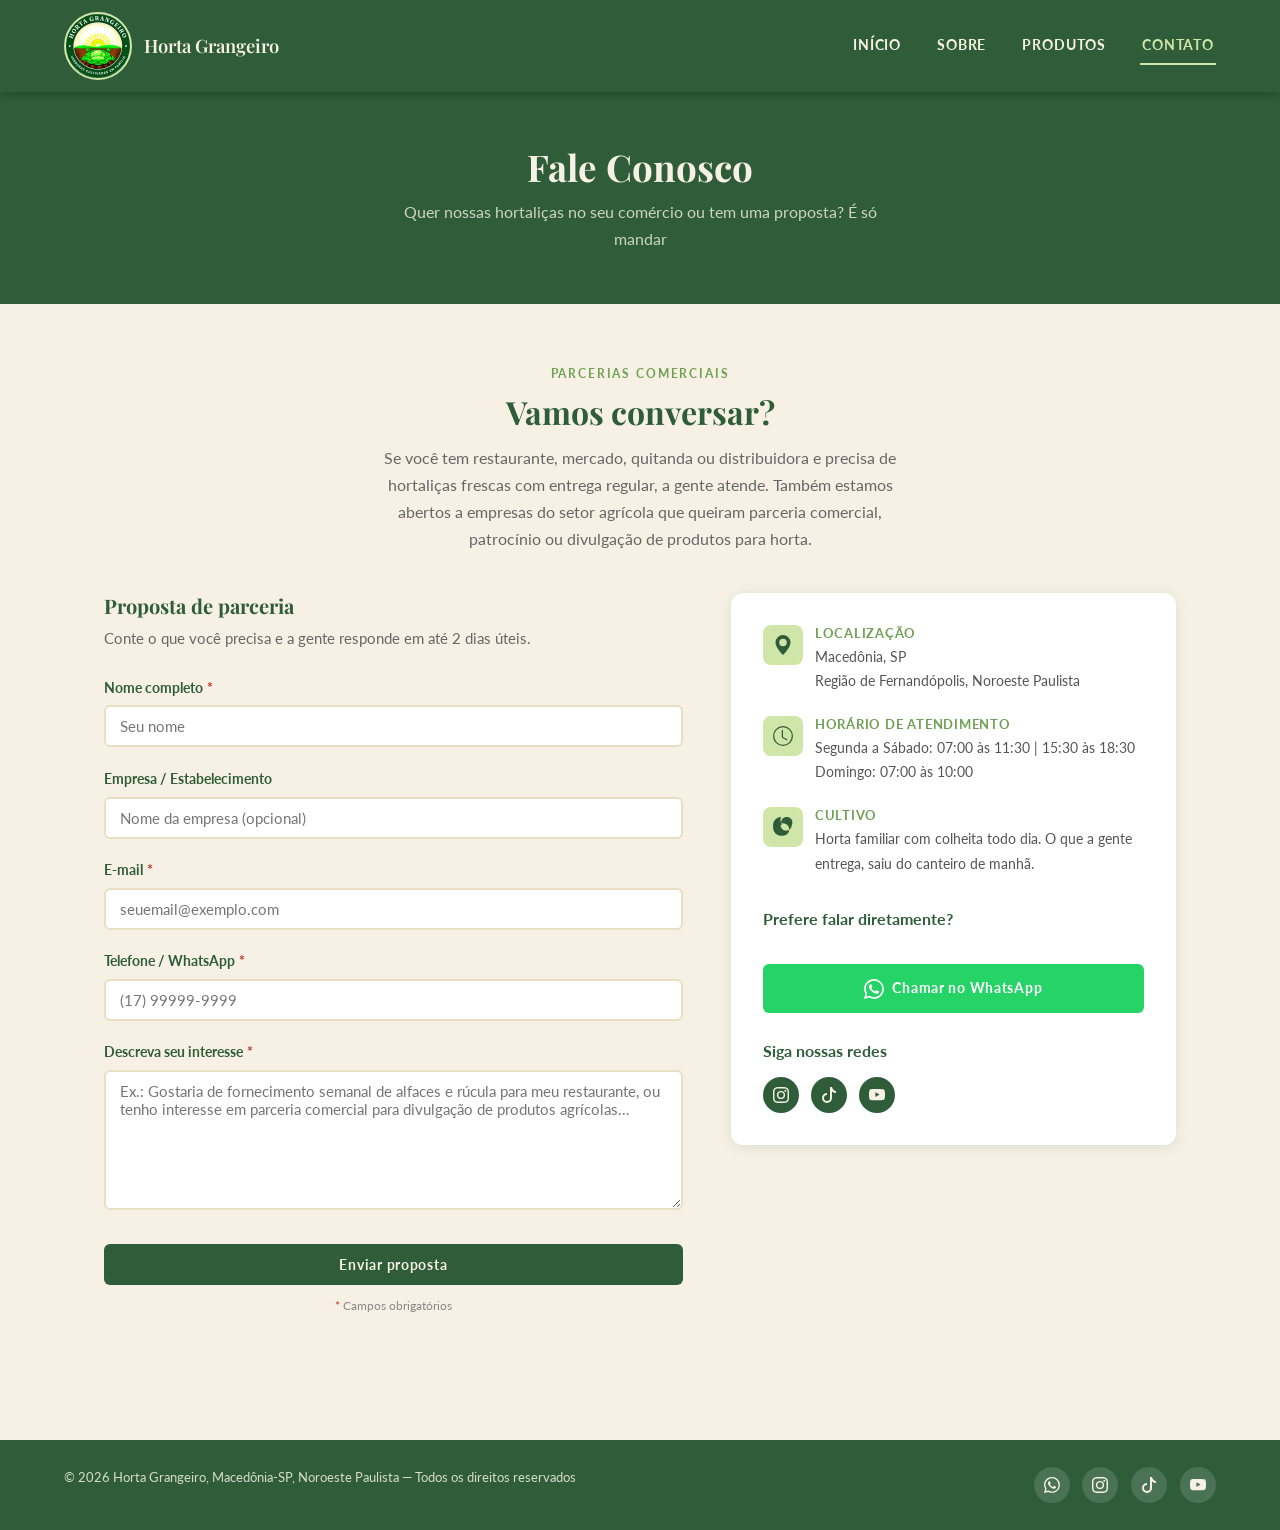
==== commit c8c172ba: "adição de fotos, e correção ortográfica" ====
--- a/contato.html
+++ b/contato.html
@@ -8,12 +8,18 @@
     <meta property="og:title" content="Contato — Horta Grangeiro">
     <meta property="og:description" content="Entre em contato com a Horta Grangeiro para parcerias comerciais. Fornecimento de hortaliças frescas em Macedônia, SP.">
     <meta property="og:type" content="website">
-    <meta property="og:image" content="Assets/Imagens/logo.jpg">
+    <meta property="og:url" content="https://matheusgrangeirodev-web.github.io/Horta-Grangeiro/contato.html">
+    <meta property="og:image" content="https://matheusgrangeirodev-web.github.io/Horta-Grangeiro/Assets/Imagens/logo-compartilhamento.jpg">
+    <meta property="og:image:width" content="1200">
+    <meta property="og:image:height" content="1200">
     <meta property="og:locale" content="pt_BR">
-    <link rel="icon" type="image/png" href="Assets/Imagens/Favicon/Retangulo.png">
+    <link rel="icon" type="image/png" href="Assets/Imagens/Favicon/FAVICON.png">
+    <link rel="preconnect" href="https://fonts.googleapis.com">
+    <link rel="preconnect" href="https://fonts.gstatic.com" crossorigin>
+    <link rel="stylesheet" href="https://fonts.googleapis.com/css2?family=Playfair+Display:wght@600;700&amp;family=Lato:wght@400;700&amp;display=swap">
     <link rel="stylesheet" href="Assets/Css/style.css">
     <link rel="stylesheet" href="Assets/Css/tablet.css">
-    <link rel="stylesheet" href="Assets/Css/mobile.css">
+    <link rel="stylesheet" href="Assets/Css/omobile.css">
 </head>
 <body>
 
@@ -21,7 +27,7 @@
 
     <header class="cabecalho">
         <a href="index.html" class="cabecalho-logo" aria-label="Horta Grangeiro — Voltar para a página inicial">
-            <img src="Assets/Imagens/logo.jpg" alt="Logotipo Horta Grangeiro">
+            <img src="Assets/Imagens/logo-horta-grangeiro.webp" alt="Logotipo Horta Grangeiro">
             <span class="cabecalho-nome">Horta Grangeiro</span>
         </a>
 
@@ -62,9 +68,7 @@
                     <form method="post" action="https://formsubmit.co/hortagrangeiro@gmail.com">
                         <input type="hidden" name="_subject" value="Nova proposta de parceria — Horta Grangeiro">
                         <input type="hidden" name="_captcha" value="false">
-                        <input type="hidden" name="_next" value="">
                         <input type="hidden" name="_template" value="table">
-                        <input type="hidden" name="telefone_horta" value="(17) 99735-2377">
 
                         <fieldset class="campos-formulario">
                         <legend>Dados para contato</legend>
@@ -95,12 +99,12 @@
                         <div class="grupo-campo">
                             <label for="email">E-mail <span class="campo-obrigatorio" aria-label="campo obrigatório">*</span></label>
                             <input
-                                type="email"
-                                id="email"
-                                name="email"
+                                type="e-mail"
+                                id="e-mail"
+                                name="e-mail"
                                 placeholder="seuemail@exemplo.com"
                                 required
-                                autocomplete="email"
+                                autocomplete="e-mail"
                             >
                         </div>
 
@@ -234,7 +238,7 @@
         </div>
     </footer>
 
-    <script src="Assets/javascript/menu.js"></script>
-    <script src="Assets/javascript/formulario.js"></script>
+    <script src="Assets/javascript/menumelhorado.js"></script>
+    <script src="Assets/javascript/formularioparceria.js"></script>
 </body>
 </html>
--- a/Assets/Css/style.css
+++ b/Assets/Css/style.css
@@ -1,5 +1,3 @@
-@import url('https://fonts.googleapis.com/css2?family=Playfair+Display:wght@400;600;700&family=Lato:wght@400;700&display=swap');
-
 *, *::before, *::after {
     margin: 0;
     padding: 0;
@@ -215,7 +213,7 @@
 }
 
 .espaco-foto {
-    height: 140px;
+    height: 240px;
     display: flex;
     flex-direction: column;
     align-items: center;
@@ -224,7 +222,7 @@
     padding: 8px;
     background-color: var(--verde-claro);
     color: var(--verde-escuro);
-    font-size: 0.68rem;
+    font-size: 0.85rem;
     font-weight: 700;
     text-align: center;
 }
@@ -235,30 +233,30 @@
 }
 
 .espaco-foto svg {
-    width: 26px;
-    height: 26px;
+    width: 40px;
+    height: 40px;
     opacity: 0.5;
     fill: var(--verde-escuro);
 }
 
 .cartao-descricao {
-    padding: 1rem 1.1rem;
+    padding: 1.5rem 1.6rem;
     flex: 1;
     display: flex;
     flex-direction: column;
 }
 
 .cartao-descricao h3 {
+    font-size: 1.45rem;
+    margin-bottom: 0.6rem;
+}
+
+.cartao-descricao p {
     font-size: 1.05rem;
-    margin-bottom: 0.4rem;
-}
-
-.cartao-descricao p {
-    font-size: 0.88rem;
     color: var(--cinza-medio);
     margin: 0;
     flex: 1;
-    line-height: 1.6;
+    line-height: 1.7;
 }
 
 .destaques-titulo {
@@ -274,8 +272,8 @@
 
 .grade-destaques {
     display: grid;
-    grid-template-columns: repeat(3, 1fr);
-    gap: 1.5rem;
+    grid-template-columns: repeat(2, 1fr);
+    gap: 2rem;
     margin-bottom: 2.5rem;
 }
 
@@ -308,26 +306,28 @@
 .historia-texto { grid-area: texto; }
 .historia-foto { grid-area: foto; }
 
-.espaco-foto-grande {
+
+.historia-foto img {
     width: 100%;
-    height: 320px;
-    background: var(--verde-claro);
+    height: 380px;
+    object-fit: cover;
+    object-position: center;
     border-radius: 12px;
-    display: flex;
-    align-items: center;
-    justify-content: center;
-    color: var(--verde-escuro);
-    font-weight: 700;
-    text-align: center;
-    padding: 2rem;
     box-shadow: 0 6px 24px var(--sombra);
-}
-
-.icone-espaco-foto {
-    opacity: 0.4;
-    fill: var(--verde-escuro);
-    display: block;
-    margin: 0 auto 0.75rem;
+    background-color: var(--verde-claro);
+}
+
+
+.historia-foto-provisoria img {
+    width: 280px;
+    height: 280px;
+    object-fit: cover;
+    border-radius: 50%;
+    border: 6px solid var(--verde-claro);
+    box-shadow: 0 8px 32px var(--sombra);
+    background: none;
+    padding: 0;
+    margin: 0 auto;
 }
 
 #titulo-missao {
@@ -373,21 +373,27 @@
 
 .grade-equipe {
     display: grid;
-    grid-template-columns: repeat(3, 1fr);
-    gap: 1.5rem;
+    grid-template-columns: repeat(2, 1fr);
+    gap: 2rem;
+}
+
+.grade-equipe .cartao-membro:last-child:nth-child(odd) {
+    grid-column: 1 / -1;
+    width: calc(50% - 1rem);
+    justify-self: center;
 }
 
 .cartao-membro {
     text-align: center;
     background: #fff;
     border-radius: 12px;
-    padding: 2rem 1.5rem;
+    padding: 2.5rem 2rem;
     box-shadow: 0 2px 12px var(--sombra);
 }
 
 .membro-foto {
-    width: 96px;
-    height: 96px;
+    width: 140px;
+    height: 140px;
     border-radius: 50%;
     background: var(--verde-claro);
     display: flex;
@@ -397,20 +403,20 @@
 }
 
 .membro-foto svg {
-    width: 40px;
-    height: 40px;
+    width: 60px;
+    height: 60px;
     opacity: 0.5;
     fill: var(--verde-escuro);
 }
 
 .cartao-membro h3 {
-    font-size: 1rem;
-    margin-bottom: 0.25rem;
+    font-size: 1.45rem;
+    margin-bottom: 0.35rem;
 }
 
 .membro-cargo {
     display: block;
-    font-size: 0.8rem;
+    font-size: 0.95rem;
     color: var(--verde-folha);
     font-weight: 700;
     letter-spacing: 0.05em;
@@ -419,7 +425,8 @@
 }
 
 .cartao-membro p {
-    font-size: 0.88rem;
+    font-size: 1.05rem;
+    line-height: 1.7;
     color: var(--cinza-claro);
     font-style: italic;
 }
@@ -437,8 +444,8 @@
 
 .grade-produtos {
     display: grid;
-    grid-template-columns: repeat(3, 1fr);
-    gap: 1.5rem;
+    grid-template-columns: repeat(2, 1fr);
+    gap: 2rem;
 }
 
 .caixa-interesse {
@@ -573,24 +580,14 @@
     fill: var(--verde-escuro);
 }
 
-.texto-provisorio {
-    color: #888;
-}
-
 .contato-direto {
     margin-top: 1.8rem;
 }
 
 .contato-subtitulo {
-    font-weight: 600;
+    font-weight: 700;
     color: var(--verde-escuro);
     margin-bottom: 0.8rem;
-}
-
-.aviso-whatsapp {
-    font-size: 0.8rem;
-    color: #888;
-    margin-top: 0.5rem;
 }
 
 .redes-contato {
@@ -783,9 +780,15 @@
     color: #c0392b;
 }
 
-@media (prefers-reduced-motion: reduce) {
-    *, *::before, *::after {
-        transition-duration: 0.01ms !important;
-        animation-duration: 0.01ms !important;
-    }
-}
+
+.foto-produto {
+    width: 100%;
+    height: 240px;
+    object-fit: cover;
+    display: block;
+    background-color: var(--verde-claro);
+}
+
+.foto-produto + .foto-produto {
+    border-left: 1px solid var(--verde-claro);
+}
--- a/Assets/Css/tablet.css
+++ b/Assets/Css/tablet.css
@@ -0,0 +1,51 @@
+@media (max-width: 960px) {
+
+    .apresentacao-horta {
+        grid-template-columns: 1fr;
+        grid-template-areas: "texto";
+    }
+
+    
+    .historia-horta {
+        grid-template-columns: 1fr;
+        grid-template-areas:
+            "texto"
+            "foto";
+    }
+
+    .historia-foto img {
+        height: 320px;
+    }
+
+    
+    .historia-foto-provisoria img {
+        width: 240px;
+        height: 240px;
+    }
+
+    .apresentacao-imagem {
+        display: none;
+    }
+
+    .grade-missao {
+        grid-template-columns: repeat(2, 1fr);
+    }
+
+    
+    .grade-destaques,
+    .grade-produtos {
+        grid-template-columns: 1fr;
+    }
+
+    .foto-produto,
+    .espaco-foto {
+        height: 260px;
+    }
+
+    .grade-contato {
+        grid-template-columns: 1fr;
+        grid-template-areas:
+            "formulario"
+            "informacoes";
+    }
+}
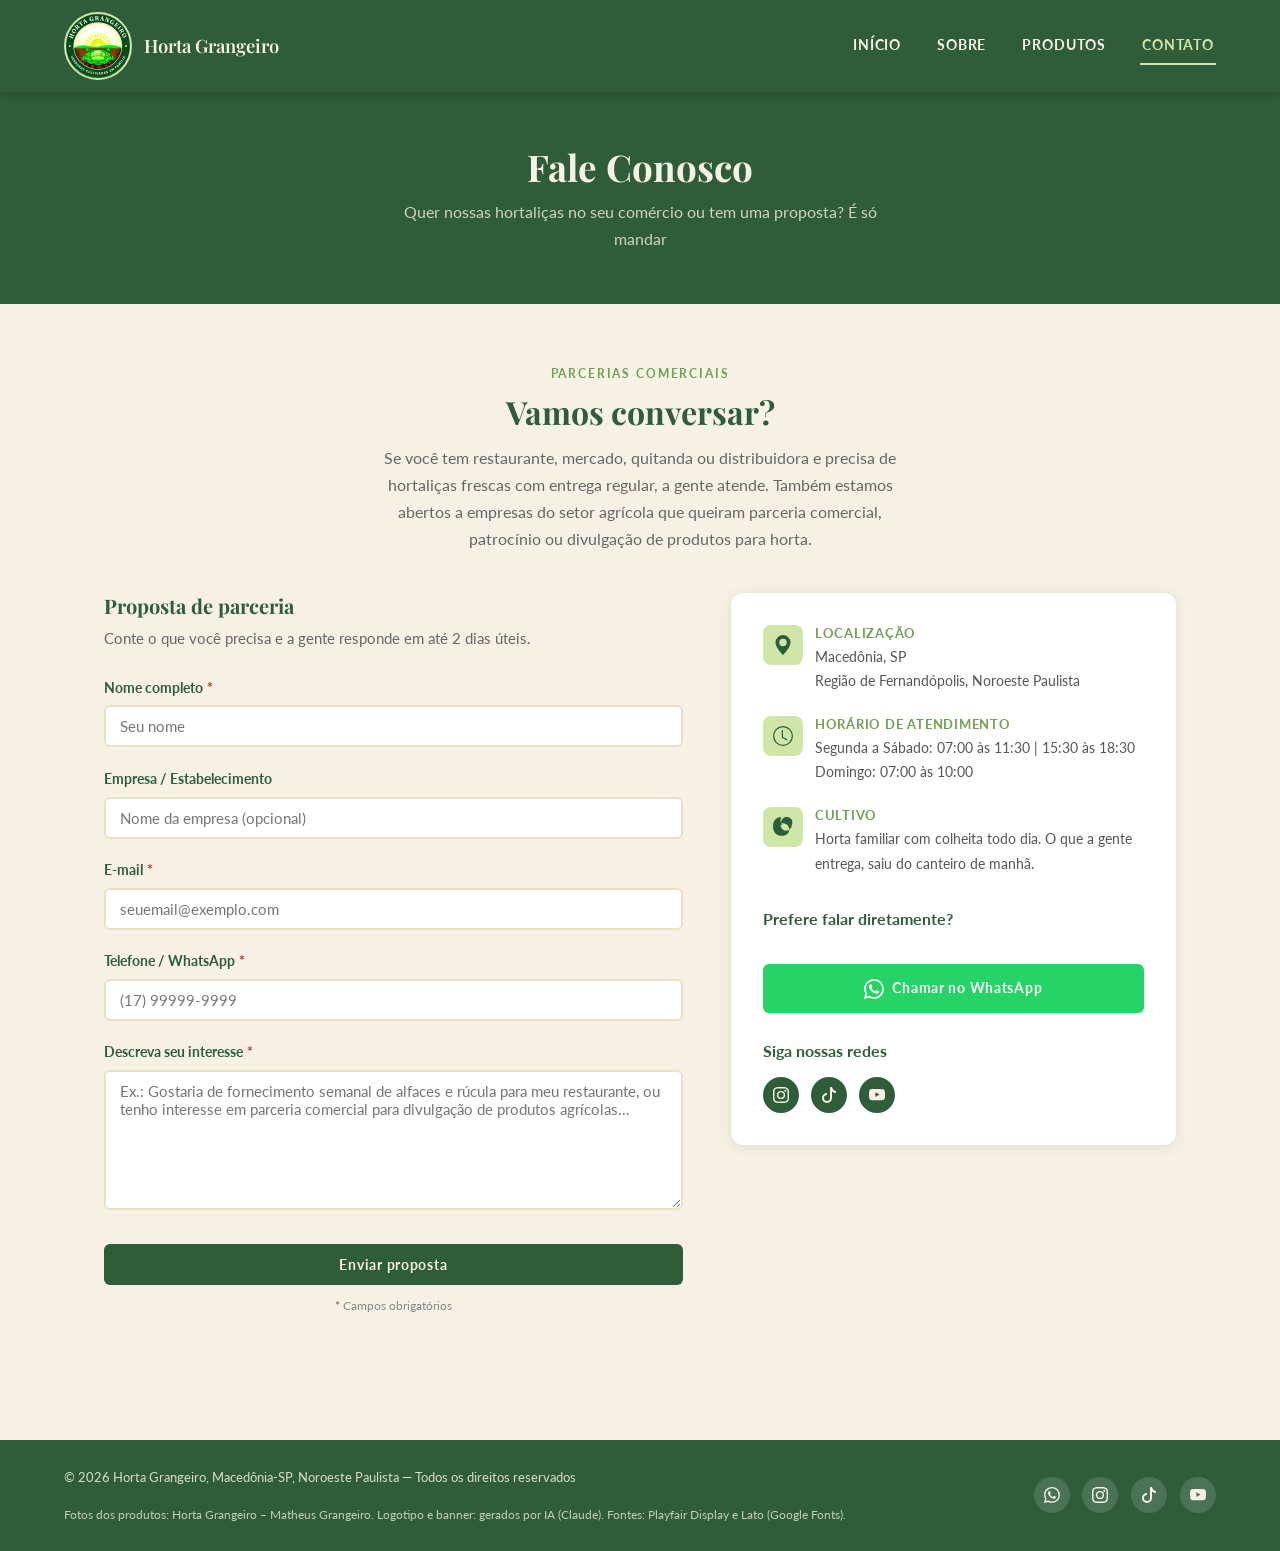
==== commit c6b3e531: "Padroniza cards, remove Sagib, menu em CSS puro, creditos e correcao do mobile.css Co-Authored-By: C" ====
--- a/contato.html
+++ b/contato.html
@@ -19,7 +19,7 @@
     <link rel="stylesheet" href="https://fonts.googleapis.com/css2?family=Playfair+Display:wght@600;700&amp;family=Lato:wght@400;700&amp;display=swap">
     <link rel="stylesheet" href="Assets/Css/style.css">
     <link rel="stylesheet" href="Assets/Css/tablet.css">
-    <link rel="stylesheet" href="Assets/Css/omobile.css">
+    <link rel="stylesheet" href="Assets/Css/mobile.css">
 </head>
 <body>
 
@@ -31,9 +31,10 @@
             <span class="cabecalho-nome">Horta Grangeiro</span>
         </a>
 
-        <button type="button" class="menu-botao" aria-label="Abrir ou fechar menu de navegação" aria-expanded="false" aria-controls="navegacao-principal">
+        <input type="checkbox" id="menu-alternar" class="menu-alternar" aria-label="Abrir ou fechar menu de navegação" aria-controls="navegacao-principal">
+        <label for="menu-alternar" class="menu-botao" aria-hidden="true">
             <span></span><span></span><span></span>
-        </button>
+        </label>
 
         <nav id="navegacao-principal" class="navegacao" aria-label="Menu principal da Horta Grangeiro">
             <a href="index.html">Início</a>
@@ -218,9 +219,14 @@
 
     <footer class="rodape">
         <div class="rodape-conteudo">
+            <div class="rodape-textos">
             <p class="rodape-direitos">
                 &copy; 2026 Horta Grangeiro, Macedônia-SP, Noroeste Paulista &mdash; Todos os direitos reservados
             </p>
+                <p class="rodape-creditos">
+                    Fotos dos produtos: Horta Grangeiro &ndash; Matheus Grangeiro. Logotipo e banner: gerados por IA (Claude). Fontes: Playfair Display e Lato (Google Fonts).
+                </p>
+            </div>
             <nav class="rodape-redes" aria-label="Redes sociais da Horta Grangeiro">
                 <a href="https://wa.me/5517997352377" class="link-rede-social" aria-label="WhatsApp da Horta Grangeiro" target="_blank" rel="noopener noreferrer">
                     <svg viewBox="0 0 16 16" aria-hidden="true"><path d="M13.601 2.326A7.85 7.85 0 0 0 7.994 0C3.627 0 .068 3.558.064 7.926c0 1.399.366 2.76 1.057 3.965L0 16l4.204-1.102a7.9 7.9 0 0 0 3.79.965h.004c4.368 0 7.926-3.558 7.93-7.93A7.9 7.9 0 0 0 13.6 2.326zM7.994 14.521a6.6 6.6 0 0 1-3.356-.92l-.24-.144-2.494.654.666-2.433-.156-.251a6.56 6.56 0 0 1-1.007-3.505c0-3.626 2.957-6.584 6.591-6.584a6.56 6.56 0 0 1 4.66 1.931 6.56 6.56 0 0 1 1.928 4.66c-.004 3.639-2.961 6.592-6.592 6.592m3.615-4.934c-.197-.099-1.17-.578-1.353-.646-.182-.065-.315-.099-.445.099-.133.197-.513.646-.627.775-.114.133-.232.148-.43.05-.197-.1-.836-.308-1.592-.985-.59-.525-.985-1.175-1.103-1.372-.114-.198-.011-.304.088-.403.087-.088.197-.232.296-.346.1-.114.133-.198.198-.33.065-.134.034-.248-.015-.347-.05-.099-.445-1.076-.612-1.47-.16-.389-.323-.335-.445-.34-.114-.007-.247-.007-.38-.007a.73.73 0 0 0-.529.247c-.182.198-.691.677-.691 1.654s.71 1.916.81 2.049c.098.133 1.394 2.132 3.383 2.992.47.205.84.326 1.129.418.475.152.904.129 1.246.08.38-.058 1.171-.48 1.338-.943.164-.464.164-.86.114-.943-.049-.084-.182-.133-.38-.232"/></svg>
@@ -238,7 +244,6 @@
         </div>
     </footer>
 
-    <script src="Assets/javascript/menumelhorado.js"></script>
     <script src="Assets/javascript/formularioparceria.js"></script>
 </body>
 </html>
--- a/Assets/Css/style.css
+++ b/Assets/Css/style.css
@@ -15,6 +15,7 @@
     --cinza-medio: #555555;
     --cinza-claro: #666666;
     --sombra: rgba(47, 93, 58, 0.12);
+    --altura-cartao: 17rem;
 }
 
 body {
@@ -98,6 +99,10 @@
 .navegacao a.pagina-atual {
     border-bottom-color: var(--verde-claro);
     color: var(--verde-claro);
+}
+
+.menu-alternar {
+    display: none;
 }
 
 .menu-botao {
@@ -341,6 +346,7 @@
 }
 
 .cartao-missao {
+    min-height: var(--altura-cartao);
     background: #fff;
     border-radius: 12px;
     padding: 1.8rem;
@@ -373,27 +379,23 @@
 
 .grade-equipe {
     display: grid;
-    grid-template-columns: repeat(2, 1fr);
-    gap: 2rem;
-}
-
-.grade-equipe .cartao-membro:last-child:nth-child(odd) {
-    grid-column: 1 / -1;
-    width: calc(50% - 1rem);
-    justify-self: center;
+    grid-template-columns: repeat(2, calc((100% - 3rem) / 3));
+    justify-content: center;
+    gap: 1.5rem;
 }
 
 .cartao-membro {
+    min-height: var(--altura-cartao);
     text-align: center;
     background: #fff;
     border-radius: 12px;
-    padding: 2.5rem 2rem;
+    padding: 1.8rem;
     box-shadow: 0 2px 12px var(--sombra);
 }
 
 .membro-foto {
-    width: 140px;
-    height: 140px;
+    width: 96px;
+    height: 96px;
     border-radius: 50%;
     background: var(--verde-claro);
     display: flex;
@@ -403,14 +405,14 @@
 }
 
 .membro-foto svg {
-    width: 60px;
-    height: 60px;
+    width: 44px;
+    height: 44px;
     opacity: 0.5;
     fill: var(--verde-escuro);
 }
 
 .cartao-membro h3 {
-    font-size: 1.45rem;
+    font-size: 1.25rem;
     margin-bottom: 0.35rem;
 }
 
@@ -425,7 +427,7 @@
 }
 
 .cartao-membro p {
-    font-size: 1.05rem;
+    font-size: 0.9rem;
     line-height: 1.7;
     color: var(--cinza-claro);
     font-style: italic;
@@ -662,6 +664,12 @@
     gap: 1rem;
 }
 
+.rodape-creditos {
+    margin-top: 0.4rem;
+    font-size: 0.78rem;
+    color: rgba(246, 241, 228, 0.75);
+}
+
 .rodape-direitos {
     font-size: 0.82rem;
     color: rgba(246, 241, 228, 0.85);
@@ -738,6 +746,7 @@
 .botao:focus-visible,
 .link-rede-social:focus-visible,
 .cabecalho-logo:focus-visible,
+.menu-alternar:focus-visible + .menu-botao,
 .menu-botao:focus-visible {
     outline: 2px solid var(--verde-claro);
     outline-offset: 2px;
@@ -783,6 +792,7 @@
 
 .foto-produto {
     width: 100%;
+    min-width: 0;
     height: 240px;
     object-fit: cover;
     display: block;
--- a/Assets/Css/tablet.css
+++ b/Assets/Css/tablet.css
@@ -31,6 +31,10 @@
         grid-template-columns: repeat(2, 1fr);
     }
 
+    .grade-equipe {
+        grid-template-columns: repeat(2, 1fr);
+    }
+
     
     .grade-destaques,
     .grade-produtos {
--- a/Assets/Css/mobile.css
+++ b/Assets/Css/mobile.css
@@ -0,0 +1,128 @@
+@media (max-width: 600px) {
+
+    h2 { font-size: 1.55rem; }
+    .topo-pagina h1 { font-size: 1.75rem; }
+
+    .grade-destaques,
+    .grade-produtos,
+    .grade-missao,
+    .grade-equipe {
+        grid-template-columns: 1fr;
+    }
+
+    .cartao-fotos {
+        grid-template-columns: 1fr;
+    }
+
+    .foto-produto,
+    .espaco-foto {
+        height: 230px;
+    }
+
+    .foto-produto + .foto-produto,
+    .espaco-foto:nth-child(2) {
+        border-left: none;
+        border-top: 1px solid var(--verde-claro);
+    }
+
+    .cartao-descricao {
+        padding: 1.25rem 1.25rem;
+    }
+
+    .cartao-descricao h3 {
+        font-size: 1.35rem;
+    }
+
+    .historia-foto img {
+        height: 240px;
+    }
+
+    .historia-foto-provisoria img {
+        width: 220px;
+        height: 220px;
+    }
+
+    .cartao-missao,
+    .cartao-membro {
+        min-height: 0;
+    }
+
+    .menu-alternar {
+        display: block;
+        position: absolute;
+        top: 50%;
+        right: 5%;
+        transform: translateY(-50%);
+        width: 32px;
+        height: 32px;
+        margin: 0;
+        opacity: 0;
+        cursor: pointer;
+        z-index: 2;
+    }
+
+    .menu-botao {
+        display: flex;
+    }
+
+    .navegacao {
+        display: none;
+        position: absolute;
+        top: 100%;
+        left: 0;
+        right: 0;
+        background-color: var(--verde-escuro);
+        flex-direction: column;
+        padding: 0.5rem 5%;
+        gap: 0;
+        border-top: 1px solid rgba(255, 255, 255, 0.15);
+        box-shadow: 0 4px 12px rgba(0, 0, 0, 0.2);
+        z-index: 190;
+    }
+
+    .menu-alternar:checked ~ .navegacao {
+        display: flex;
+    }
+
+    .navegacao a {
+        padding: 14px 0;
+        border-bottom: 1px solid rgba(255, 255, 255, 0.1);
+        font-size: 0.95rem;
+        width: 100%;
+    }
+
+    .navegacao a:last-child {
+        border-bottom: none;
+    }
+
+    .cabecalho {
+        position: relative;
+    }
+
+    .rodape-conteudo {
+        flex-direction: column;
+        text-align: center;
+        gap: 1.2rem;
+    }
+
+    .conteudo {
+        padding: 0 max(4%, 16px);
+    }
+
+    .secao {
+        padding: 2.5rem 0;
+    }
+
+    .banner-principal img {
+        min-height: 220px;
+        object-position: center;
+    }
+
+    .topo-pagina {
+        padding: 4rem 5% 3rem;
+    }
+
+    .grupo-campo {
+        margin-bottom: 1rem;
+    }
+}
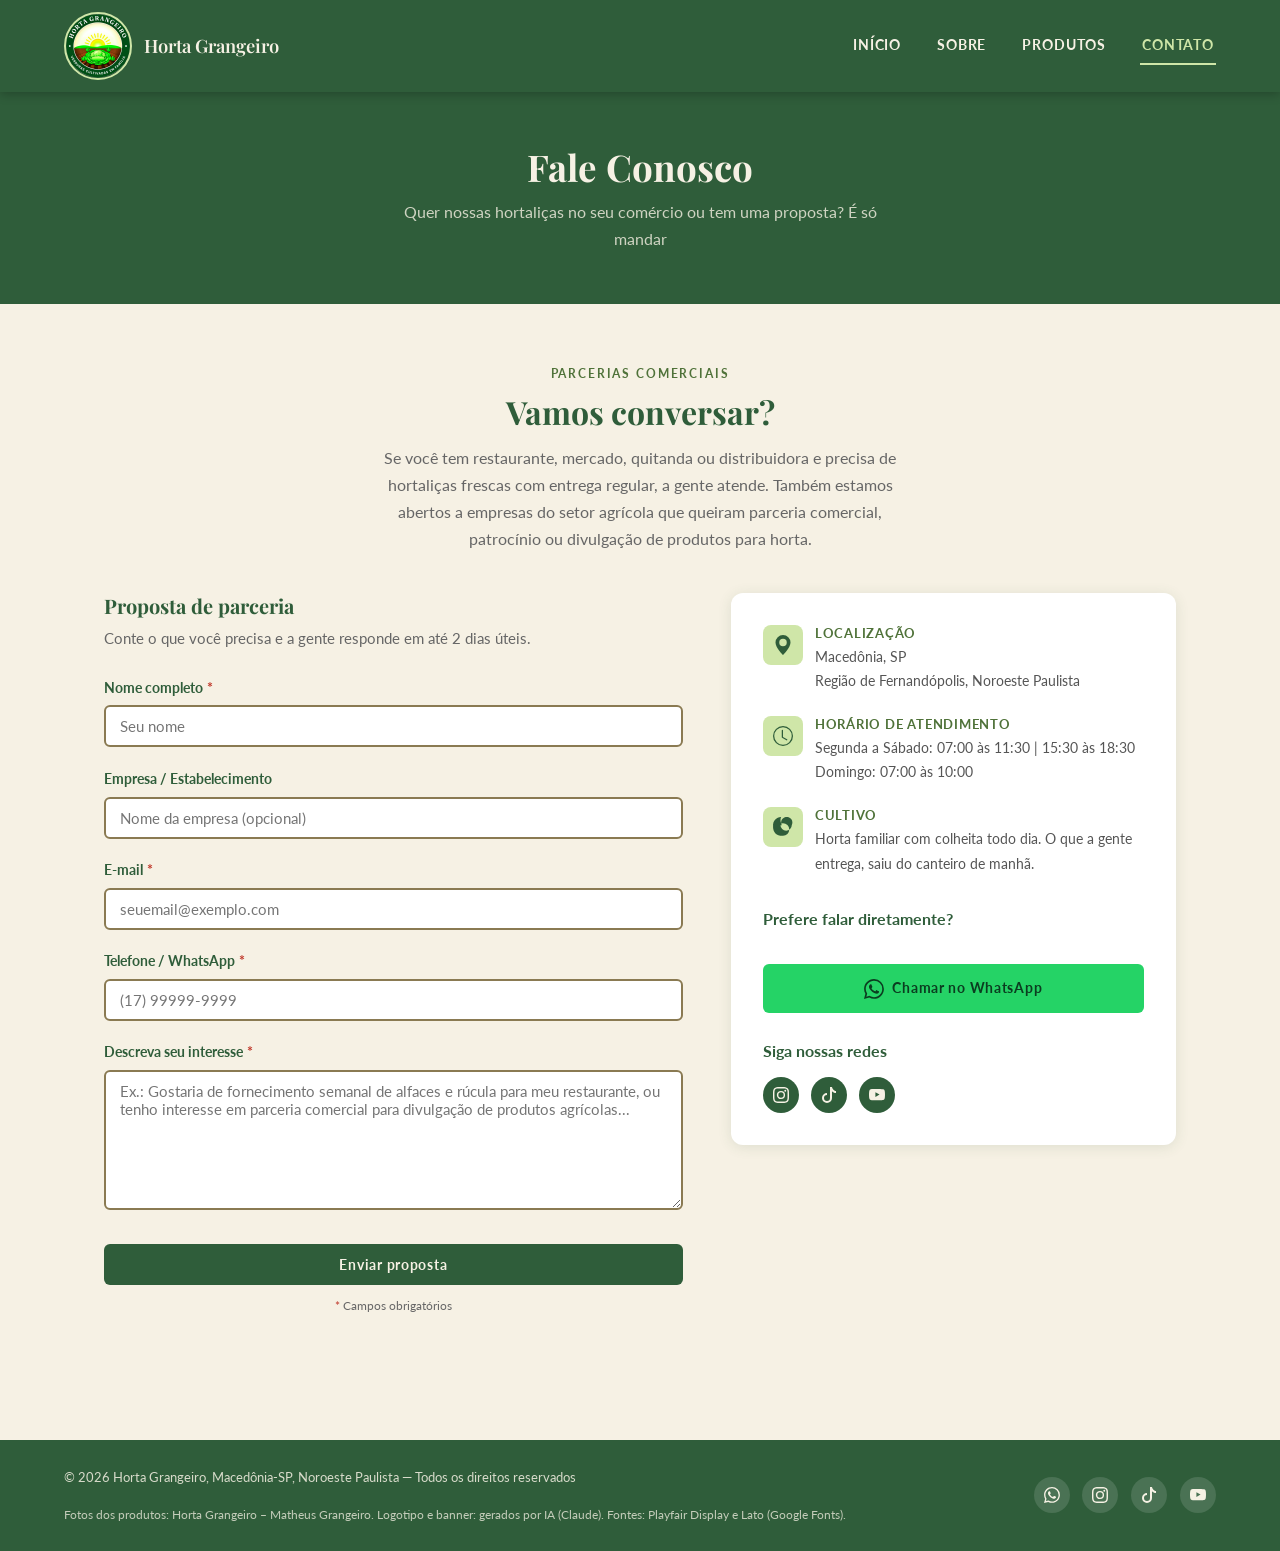
==== commit fb744dbb: "Novas fotos de produto e correções de acessibilidade Imagens: - Adiciona 8 fotos de produto (alfaces" ====
--- a/contato.html
+++ b/contato.html
@@ -44,12 +44,12 @@
         </nav>
     </header>
 
-    <section class="topo-pagina">
-        <h1>Fale Conosco</h1>
-        <p>Quer nossas hortaliças no seu comércio ou tem uma proposta? É só mandar</p>
-    </section>
-
-    <main class="conteudo" id="conteudo-principal">
+    <main class="conteudo" id="conteudo-principal" tabindex="-1">
+
+        <section class="topo-pagina">
+            <h1>Fale Conosco</h1>
+            <p>Quer nossas hortaliças no seu comércio ou tem uma proposta? É só mandar</p>
+        </section>
 
         <section class="secao" aria-labelledby="contato-titulo">
             <header class="catalogo-titulo">
@@ -72,65 +72,65 @@
                         <input type="hidden" name="_template" value="table">
 
                         <fieldset class="campos-formulario">
-                        <legend>Dados para contato</legend>
-
-                        <div class="grupo-campo">
-                            <label for="nome">Nome completo <span class="campo-obrigatorio" aria-label="campo obrigatório">*</span></label>
-                            <input
-                                type="text"
-                                id="nome"
-                                name="nome"
-                                placeholder="Seu nome"
-                                required
-                                autocomplete="name"
-                            >
-                        </div>
-
-                        <div class="grupo-campo">
-                            <label for="empresa">Empresa / Estabelecimento</label>
-                            <input
-                                type="text"
-                                id="empresa"
-                                name="empresa"
-                                placeholder="Nome da empresa (opcional)"
-                                autocomplete="organization"
-                            >
-                        </div>
-
-                        <div class="grupo-campo">
-                            <label for="email">E-mail <span class="campo-obrigatorio" aria-label="campo obrigatório">*</span></label>
-                            <input
-                                type="e-mail"
-                                id="e-mail"
-                                name="e-mail"
-                                placeholder="seuemail@exemplo.com"
-                                required
-                                autocomplete="e-mail"
-                            >
-                        </div>
-
-                        <div class="grupo-campo">
-                            <label for="telefone">Telefone / WhatsApp <span class="campo-obrigatorio" aria-label="campo obrigatório">*</span></label>
-                            <input
-                                type="tel"
-                                id="telefone"
-                                name="telefone"
-                                placeholder="(17) 99999-9999"
-                                required
-                                autocomplete="tel"
-                            >
-                        </div>
-
-                        <div class="grupo-campo">
-                            <label for="interesse">Descreva seu interesse <span class="campo-obrigatorio" aria-label="campo obrigatório">*</span></label>
-                            <textarea
-                                id="interesse"
-                                name="interesse"
-                                rows="5"
-                                placeholder="Ex.: Gostaria de fornecimento semanal de alfaces e rúcula para meu restaurante, ou tenho interesse em parceria comercial para divulgação de produtos agrícolas..."
-                                required
-                            ></textarea>
-                        </div>
+                            <legend>Dados para contato</legend>
+
+                            <div class="grupo-campo">
+                                <label for="nome">Nome completo <span class="campo-obrigatorio" aria-hidden="true">*</span></label>
+                                <input
+                                    type="text"
+                                    id="nome"
+                                    name="nome"
+                                    placeholder="Seu nome"
+                                    required
+                                    autocomplete="name"
+                                >
+                            </div>
+
+                            <div class="grupo-campo">
+                                <label for="empresa">Empresa / Estabelecimento</label>
+                                <input
+                                    type="text"
+                                    id="empresa"
+                                    name="empresa"
+                                    placeholder="Nome da empresa (opcional)"
+                                    autocomplete="organization"
+                                >
+                            </div>
+
+                            <div class="grupo-campo">
+                                <label for="email">E-mail <span class="campo-obrigatorio" aria-hidden="true">*</span></label>
+                                <input
+                                    type="email"
+                                    id="email"
+                                    name="email"
+                                    placeholder="seuemail@exemplo.com"
+                                    required
+                                    autocomplete="email"
+                                >
+                            </div>
+
+                            <div class="grupo-campo">
+                                <label for="telefone">Telefone / WhatsApp <span class="campo-obrigatorio" aria-hidden="true">*</span></label>
+                                <input
+                                    type="tel"
+                                    id="telefone"
+                                    name="telefone"
+                                    placeholder="(17) 99999-9999"
+                                    required
+                                    autocomplete="tel"
+                                >
+                            </div>
+
+                            <div class="grupo-campo">
+                                <label for="interesse">Descreva seu interesse <span class="campo-obrigatorio" aria-hidden="true">*</span></label>
+                                <textarea
+                                    id="interesse"
+                                    name="interesse"
+                                    rows="5"
+                                    placeholder="Ex.: Gostaria de fornecimento semanal de alfaces e rúcula para meu restaurante, ou tenho interesse em parceria comercial para divulgação de produtos agrícolas..."
+                                    required
+                                ></textarea>
+                            </div>
 
                         </fieldset>
 
@@ -152,7 +152,7 @@
                             <svg viewBox="0 0 16 16" aria-hidden="true"><path d="M8 16s6-5.686 6-10A6 6 0 0 0 2 6c0 4.314 6 10 6 10m0-7a3 3 0 1 1 0-6 3 3 0 0 1 0 6"/></svg>
                         </div>
                         <div>
-                            <h4>Localização</h4>
+                            <h3>Localização</h3>
                             <p>Macedônia, SP<br>Região de Fernandópolis, Noroeste Paulista</p>
                         </div>
                     </article>
@@ -162,7 +162,7 @@
                             <svg viewBox="0 0 16 16" aria-hidden="true"><path d="M8 3.5a.5.5 0 0 0-1 0V9a.5.5 0 0 0 .252.434l3.5 2a.5.5 0 0 0 .496-.868L8 8.71z"/><path d="M8 16A8 8 0 1 0 8 0a8 8 0 0 0 0 16m7-8A7 7 0 1 1 1 8a7 7 0 0 1 14 0"/></svg>
                         </div>
                         <div>
-                            <h4>Horário de atendimento</h4>
+                            <h3>Horário de atendimento</h3>
                             <p>
                                 Segunda a Sábado: 07:00 às 11:30 | 15:30 às 18:30<br>
                                 Domingo: 07:00 às 10:00
@@ -175,7 +175,7 @@
                             <svg viewBox="0 0 16 16" aria-hidden="true"><path d="M6.5 0a6.5 6.5 0 0 0-5.851 9.26C.828 8.41.285 7.22.285 7.22A.5.5 0 0 0 0 7.5C0 12.21 2.79 15 7.5 15c.16 0 .319-.006.478-.016A5 5 0 0 0 8 15a5 5 0 1 0 0-10 5 5 0 0 0-1.5.226V5A6.5 6.5 0 0 1 6.5 0M7 6.5A4.5 4.5 0 1 1 15 6.5a4.5 4.5 0 0 1-9 0"/></svg>
                         </div>
                         <div>
-                            <h4>Cultivo</h4>
+                            <h3>Cultivo</h3>
                             <p>Horta familiar com colheita todo dia. O que a gente entrega, saiu do canteiro de manhã.</p>
                         </div>
                     </article>
@@ -194,7 +194,7 @@
                         </a>
                     </div>
 
-                    <nav class="secao-redes">
+                    <nav class="secao-redes" aria-label="Siga nossas redes sociais">
                         <p class="contato-subtitulo">Siga nossas redes</p>
                         <div class="redes-contato">
                             <a href="https://www.instagram.com/hortagrangeiro?obrf=MWZiNzkzaWNvMmhsYw==" class="link-rede-social" aria-label="Instagram da Horta Grangeiro" target="_blank" rel="noopener noreferrer">
@@ -220,9 +220,9 @@
     <footer class="rodape">
         <div class="rodape-conteudo">
             <div class="rodape-textos">
-            <p class="rodape-direitos">
-                &copy; 2026 Horta Grangeiro, Macedônia-SP, Noroeste Paulista &mdash; Todos os direitos reservados
-            </p>
+                <p class="rodape-direitos">
+                    &copy; 2026 Horta Grangeiro, Macedônia-SP, Noroeste Paulista &mdash; Todos os direitos reservados
+                </p>
                 <p class="rodape-creditos">
                     Fotos dos produtos: Horta Grangeiro &ndash; Matheus Grangeiro. Logotipo e banner: gerados por IA (Claude). Fontes: Playfair Display e Lato (Google Fonts).
                 </p>
@@ -244,6 +244,7 @@
         </div>
     </footer>
 
+    <script src="Assets/javascript/menu.js"></script>
     <script src="Assets/javascript/formularioparceria.js"></script>
 </body>
 </html>
--- a/Assets/Css/style.css
+++ b/Assets/Css/style.css
@@ -7,10 +7,11 @@
 :root {
     --verde-escuro: #2F5D3A;
     --verde-claro: #CFE6A8;
-    --verde-medio: #A8CF7E;
-    --verde-folha: #6FA053;
+    --verde-medio: #A8CF7E;   /* reserva da paleta: sem uso no momento */
+    --verde-folha: #4F7239;
     --creme: #F6F1E4;
     --areia: #E9DFC3;
+    --borda-campo: #8A7A52;  /* contorno de input: 4.21:1 sobre branco (WCAG 1.4.11) */
     --cinza: #444444;
     --cinza-medio: #555555;
     --cinza-claro: #666666;
@@ -23,6 +24,7 @@
     background-color: var(--creme);
     color: var(--cinza);
     line-height: 1.7;
+    overflow-x: clip;
 }
 
 h1, h2, h3, h4 {
@@ -124,6 +126,15 @@
 }
 
 
+/* faixas que sangram ate as bordas, apesar do max-width do .conteudo */
+.topo-pagina,
+.secao-banner {
+    grid-column: 1 / -1;
+    width: 100vw;
+    margin-left: calc(50% - 50vw);
+    margin-right: calc(50% - 50vw);
+}
+
 .topo-pagina {
     background-color: var(--verde-escuro);
     color: var(--creme);
@@ -213,35 +224,7 @@
 }
 
 .cartao-fotos {
-    display: grid;
-    grid-template-columns: 1fr 1fr;
-}
-
-.espaco-foto {
-    height: 240px;
-    display: flex;
-    flex-direction: column;
-    align-items: center;
-    justify-content: center;
-    gap: 6px;
-    padding: 8px;
-    background-color: var(--verde-claro);
-    color: var(--verde-escuro);
-    font-size: 0.85rem;
-    font-weight: 700;
-    text-align: center;
-}
-
-.espaco-foto:nth-child(2) {
-    background-color: var(--verde-medio);
-    border-left: 1px solid var(--verde-claro);
-}
-
-.espaco-foto svg {
-    width: 40px;
-    height: 40px;
-    opacity: 0.5;
-    fill: var(--verde-escuro);
+    margin: 0;
 }
 
 .cartao-descricao {
@@ -276,8 +259,9 @@
 }
 
 .grade-destaques {
-    display: grid;
-    grid-template-columns: repeat(2, 1fr);
+    display: flex;
+    flex-wrap: wrap;
+    justify-content: center;
     gap: 2rem;
     margin-bottom: 2.5rem;
 }
@@ -445,9 +429,17 @@
 }
 
 .grade-produtos {
-    display: grid;
-    grid-template-columns: repeat(2, 1fr);
+    display: flex;
+    flex-wrap: wrap;
+    justify-content: center;
     gap: 2rem;
+}
+
+/* 3 por linha: 100% menos os 2 vaos de 2rem, dividido por 3 */
+.grade-destaques > .cartao-produto,
+.grade-produtos > .cartao-produto {
+    flex: 0 1 calc((100% - 4rem) / 3);
+    min-width: 0;
 }
 
 .caixa-interesse {
@@ -501,7 +493,7 @@
 .grupo-campo textarea {
     width: 100%;
     padding: 10px 14px;
-    border: 2px solid var(--areia);
+    border: 2px solid var(--borda-campo);
     border-radius: 6px;
     font-family: 'Lato', sans-serif;
     font-size: 0.95rem;
@@ -529,7 +521,7 @@
 
 .aviso-obrigatorios {
     font-size: 0.78rem;
-    color: #888;
+    color: var(--cinza-claro);
     margin-top: 0.6rem;
     text-align: center;
 }
@@ -549,7 +541,7 @@
     margin-bottom: 1.4rem;
 }
 
-.cartao-informacao h4 {
+.cartao-informacao h3 {
     font-family: 'Lato', sans-serif;
     font-size: 0.8rem;
     font-weight: 700;
@@ -623,6 +615,11 @@
     color: var(--creme);
 }
 
+.botao[aria-disabled="true"] {
+    opacity: 0.65;
+    cursor: progress;
+}
+
 .botao-largura-total {
     display: block;
     width: 100%;
@@ -632,7 +629,7 @@
 
 .botao-whatsapp {
     background-color: #25D366;
-    color: #fff;
+    color: #0B3D20;
     display: inline-flex;
     align-items: center;
     justify-content: center;
@@ -644,7 +641,7 @@
 .botao-whatsapp svg {
     width: 20px;
     height: 20px;
-    fill: #fff;
+    fill: #0B3D20;
 }
 
 .rodape {
@@ -698,7 +695,7 @@
 }
 
 .pular-conteudo {
-    position: absolute;
+    position: fixed;
     top: -100%;
     left: 16px;
     background: var(--verde-escuro);
@@ -712,6 +709,10 @@
 
 .pular-conteudo:focus {
     top: 0;
+}
+
+.conteudo:focus {
+    outline: none;
 }
 
 .titulo-oculto {
@@ -727,9 +728,6 @@
 }
 
 .secao-banner {
-    grid-column: 1 / -1;
-    width: 100vw;
-    margin-left: calc(-50vw + 50%);
     line-height: 0;
 }
 
@@ -793,12 +791,11 @@
 .foto-produto {
     width: 100%;
     min-width: 0;
-    height: 240px;
+    height: auto;
+    aspect-ratio: 4 / 5;
+    max-height: 420px;
     object-fit: cover;
+    object-position: center;
     display: block;
     background-color: var(--verde-claro);
 }
-
-.foto-produto + .foto-produto {
-    border-left: 1px solid var(--verde-claro);
-}
--- a/Assets/Css/tablet.css
+++ b/Assets/Css/tablet.css
@@ -5,7 +5,7 @@
         grid-template-areas: "texto";
     }
 
-    
+
     .historia-horta {
         grid-template-columns: 1fr;
         grid-template-areas:
@@ -17,7 +17,7 @@
         height: 320px;
     }
 
-    
+
     .historia-foto-provisoria img {
         width: 240px;
         height: 240px;
@@ -35,15 +35,10 @@
         grid-template-columns: repeat(2, 1fr);
     }
 
-    
-    .grade-destaques,
-    .grade-produtos {
-        grid-template-columns: 1fr;
-    }
 
-    .foto-produto,
-    .espaco-foto {
-        height: 260px;
+    .grade-destaques > .cartao-produto,
+    .grade-produtos > .cartao-produto {
+        flex-basis: calc((100% - 2rem) / 2);
     }
 
     .grade-contato {
--- a/Assets/Css/mobile.css
+++ b/Assets/Css/mobile.css
@@ -3,26 +3,19 @@
     h2 { font-size: 1.55rem; }
     .topo-pagina h1 { font-size: 1.75rem; }
 
-    .grade-destaques,
-    .grade-produtos,
     .grade-missao,
     .grade-equipe {
         grid-template-columns: 1fr;
     }
 
-    .cartao-fotos {
-        grid-template-columns: 1fr;
+    .grade-destaques > .cartao-produto,
+    .grade-produtos > .cartao-produto {
+        flex-basis: 100%;
     }
 
-    .foto-produto,
-    .espaco-foto {
-        height: 230px;
-    }
-
-    .foto-produto + .foto-produto,
-    .espaco-foto:nth-child(2) {
-        border-left: none;
-        border-top: 1px solid var(--verde-claro);
+    .foto-produto {
+        aspect-ratio: 1 / 1;
+        max-height: none;
     }
 
     .cartao-descricao {
@@ -53,8 +46,8 @@
         top: 50%;
         right: 5%;
         transform: translateY(-50%);
-        width: 32px;
-        height: 32px;
+        width: 44px;
+        height: 44px;
         margin: 0;
         opacity: 0;
         cursor: pointer;
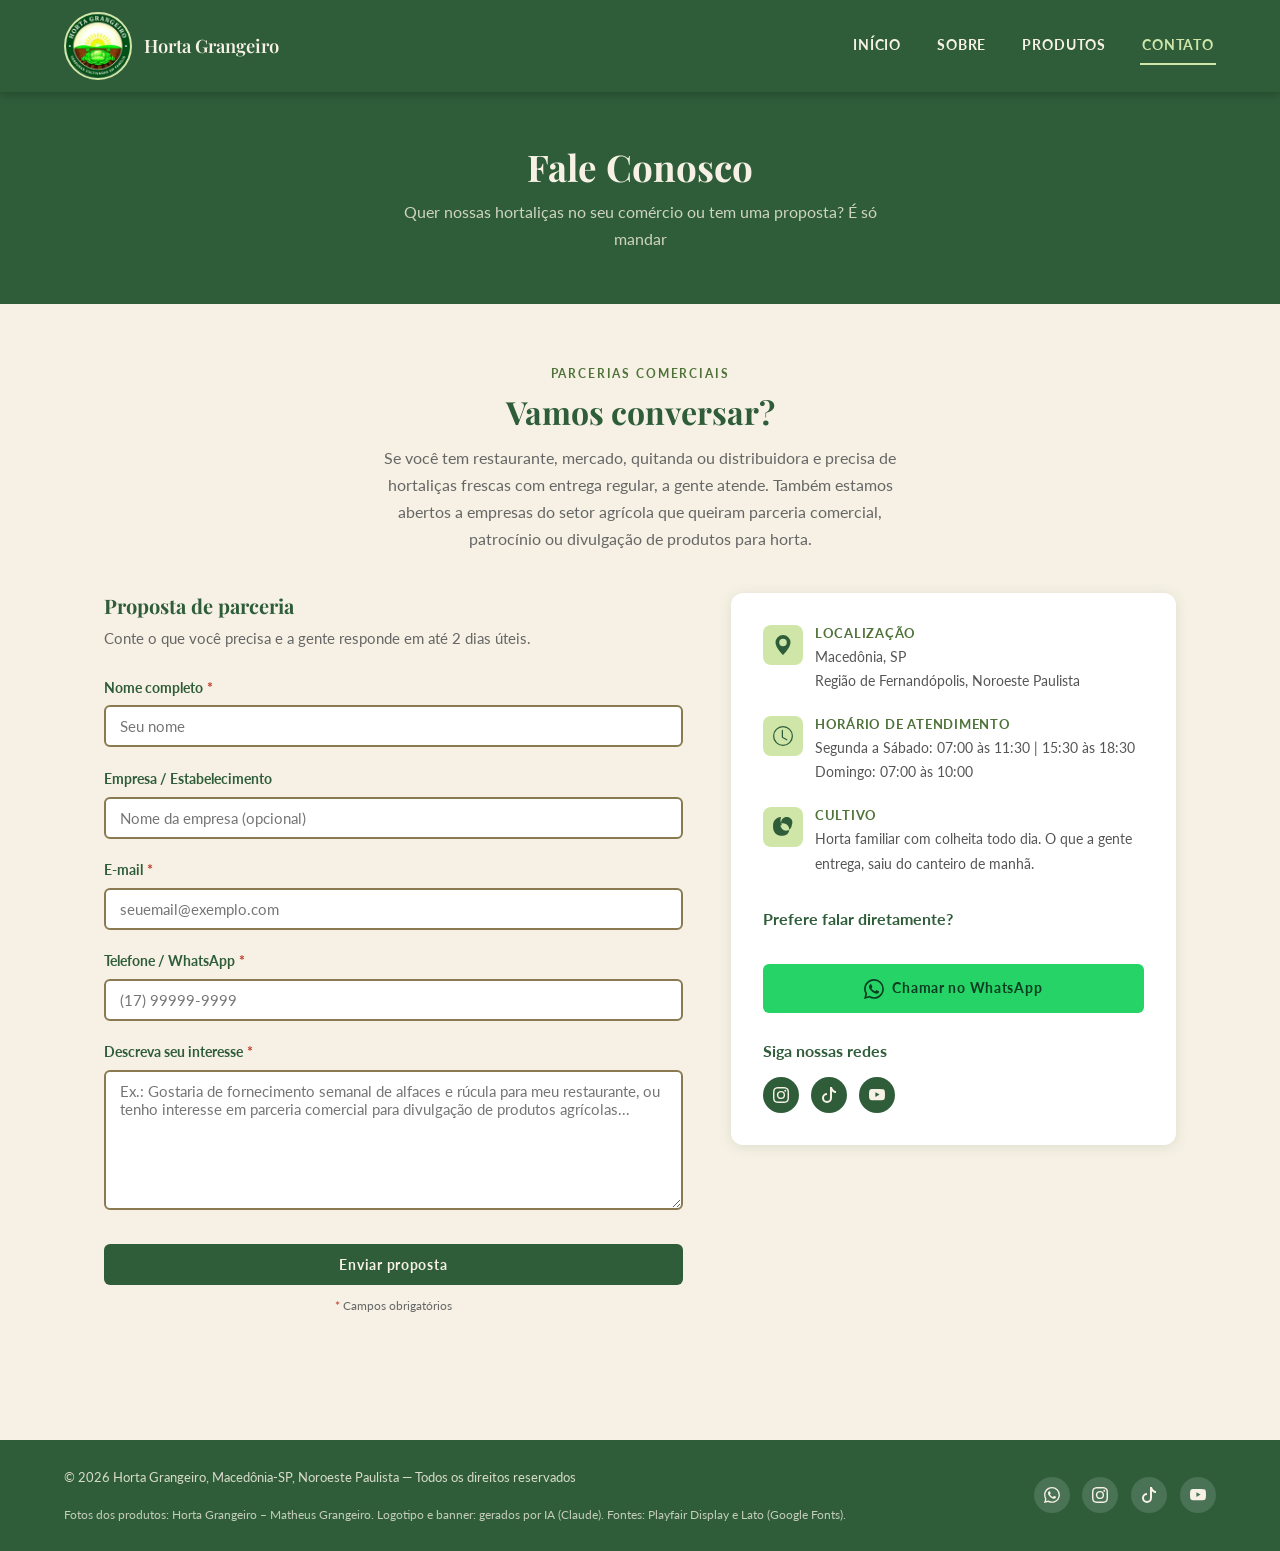
==== commit d3810a2c: "Meta tags, correções de auditoria e scroll horizontal indevido Meta tags (as 4 páginas): - Adiciona " ====
--- a/contato.html
+++ b/contato.html
@@ -3,16 +3,19 @@
 <head>
     <meta charset="UTF-8">
     <meta name="viewport" content="width=device-width, initial-scale=1.0">
+    <meta name="theme-color" content="#2F5D3A">
     <title>Contato — Horta Grangeiro</title>
     <meta name="description" content="Entre em contato com a Horta Grangeiro para parcerias comerciais. Fornecimento de hortaliças frescas para empresas em Macedônia, SP.">
     <meta property="og:title" content="Contato — Horta Grangeiro">
     <meta property="og:description" content="Entre em contato com a Horta Grangeiro para parcerias comerciais. Fornecimento de hortaliças frescas em Macedônia, SP.">
     <meta property="og:type" content="website">
-    <meta property="og:url" content="https://matheusgrangeirodev-web.github.io/Horta-Grangeiro/contato.html">
-    <meta property="og:image" content="https://matheusgrangeirodev-web.github.io/Horta-Grangeiro/Assets/Imagens/logo-compartilhamento.jpg">
+    <meta property="og:url" content="https://matheusgrangeirodev-web.github.io/projetinho-do-grangeiro/contato.html">
+    <meta property="og:image" content="https://matheusgrangeirodev-web.github.io/projetinho-do-grangeiro/Assets/Imagens/logo-compartilhamento.jpg">
     <meta property="og:image:width" content="1200">
     <meta property="og:image:height" content="1200">
     <meta property="og:locale" content="pt_BR">
+    <meta property="og:site_name" content="Horta Grangeiro">
+    <link rel="canonical" href="https://matheusgrangeirodev-web.github.io/projetinho-do-grangeiro/contato.html">
     <link rel="icon" type="image/png" href="Assets/Imagens/Favicon/FAVICON.png">
     <link rel="preconnect" href="https://fonts.googleapis.com">
     <link rel="preconnect" href="https://fonts.gstatic.com" crossorigin>
@@ -27,7 +30,7 @@
 
     <header class="cabecalho">
         <a href="index.html" class="cabecalho-logo" aria-label="Horta Grangeiro — Voltar para a página inicial">
-            <img src="Assets/Imagens/logo-horta-grangeiro.webp" alt="Logotipo Horta Grangeiro">
+            <img src="Assets/Imagens/logo-horta-grangeiro-pequeno.webp" alt="Logotipo Horta Grangeiro" width="136" height="136">
             <span class="cabecalho-nome">Horta Grangeiro</span>
         </a>
 
--- a/Assets/Css/style.css
+++ b/Assets/Css/style.css
@@ -19,6 +19,10 @@
     --altura-cartao: 17rem;
 }
 
+html {
+    overflow-x: clip;
+}
+
 body {
     font-family: 'Lato', Arial, sans-serif;
     background-color: var(--creme);
@@ -319,8 +323,9 @@
     margin: 0 auto;
 }
 
-#titulo-missao {
-    margin-bottom: 2rem;
+.missao-titulo {
+    text-align: center;
+    margin-bottom: 2.5rem;
 }
 
 .grade-missao {
@@ -435,7 +440,6 @@
     gap: 2rem;
 }
 
-/* 3 por linha: 100% menos os 2 vaos de 2rem, dividido por 3 */
 .grade-destaques > .cartao-produto,
 .grade-produtos > .cartao-produto {
     flex: 0 1 calc((100% - 4rem) / 3);
@@ -740,14 +744,27 @@
     height: auto;
 }
 
+/* Indicador de foco: escuro por padrao, porque a maioria dos elementos
+   focaveis fica sobre creme ou branco. O verde-claro so alcanca os 3:1
+   exigidos pelo WCAG 1.4.11 quando o fundo adjacente e o verde-escuro. */
 .navegacao a:focus-visible,
 .botao:focus-visible,
 .link-rede-social:focus-visible,
 .cabecalho-logo:focus-visible,
+.menu-alternar:focus-visible + .menu-botao {
+    outline: 2px solid var(--verde-escuro);
+    outline-offset: 2px;
+}
+
+/* Nos blocos de fundo escuro e o contorno claro que tem contraste.
+   O botao do menu (.menu-botao) e um <label> sem tabindex: nunca recebe
+   foco diretamente, por isso nao entra aqui — quem recebe o foco de
+   verdade e o checkbox .menu-alternar, estilizando o label vizinho. */
+.cabecalho a:focus-visible,
 .menu-alternar:focus-visible + .menu-botao,
-.menu-botao:focus-visible {
-    outline: 2px solid var(--verde-claro);
-    outline-offset: 2px;
+.rodape .link-rede-social:focus-visible,
+.faixa-parceria .botao:focus-visible {
+    outline-color: var(--verde-claro);
 }
 
 .campos-formulario {
